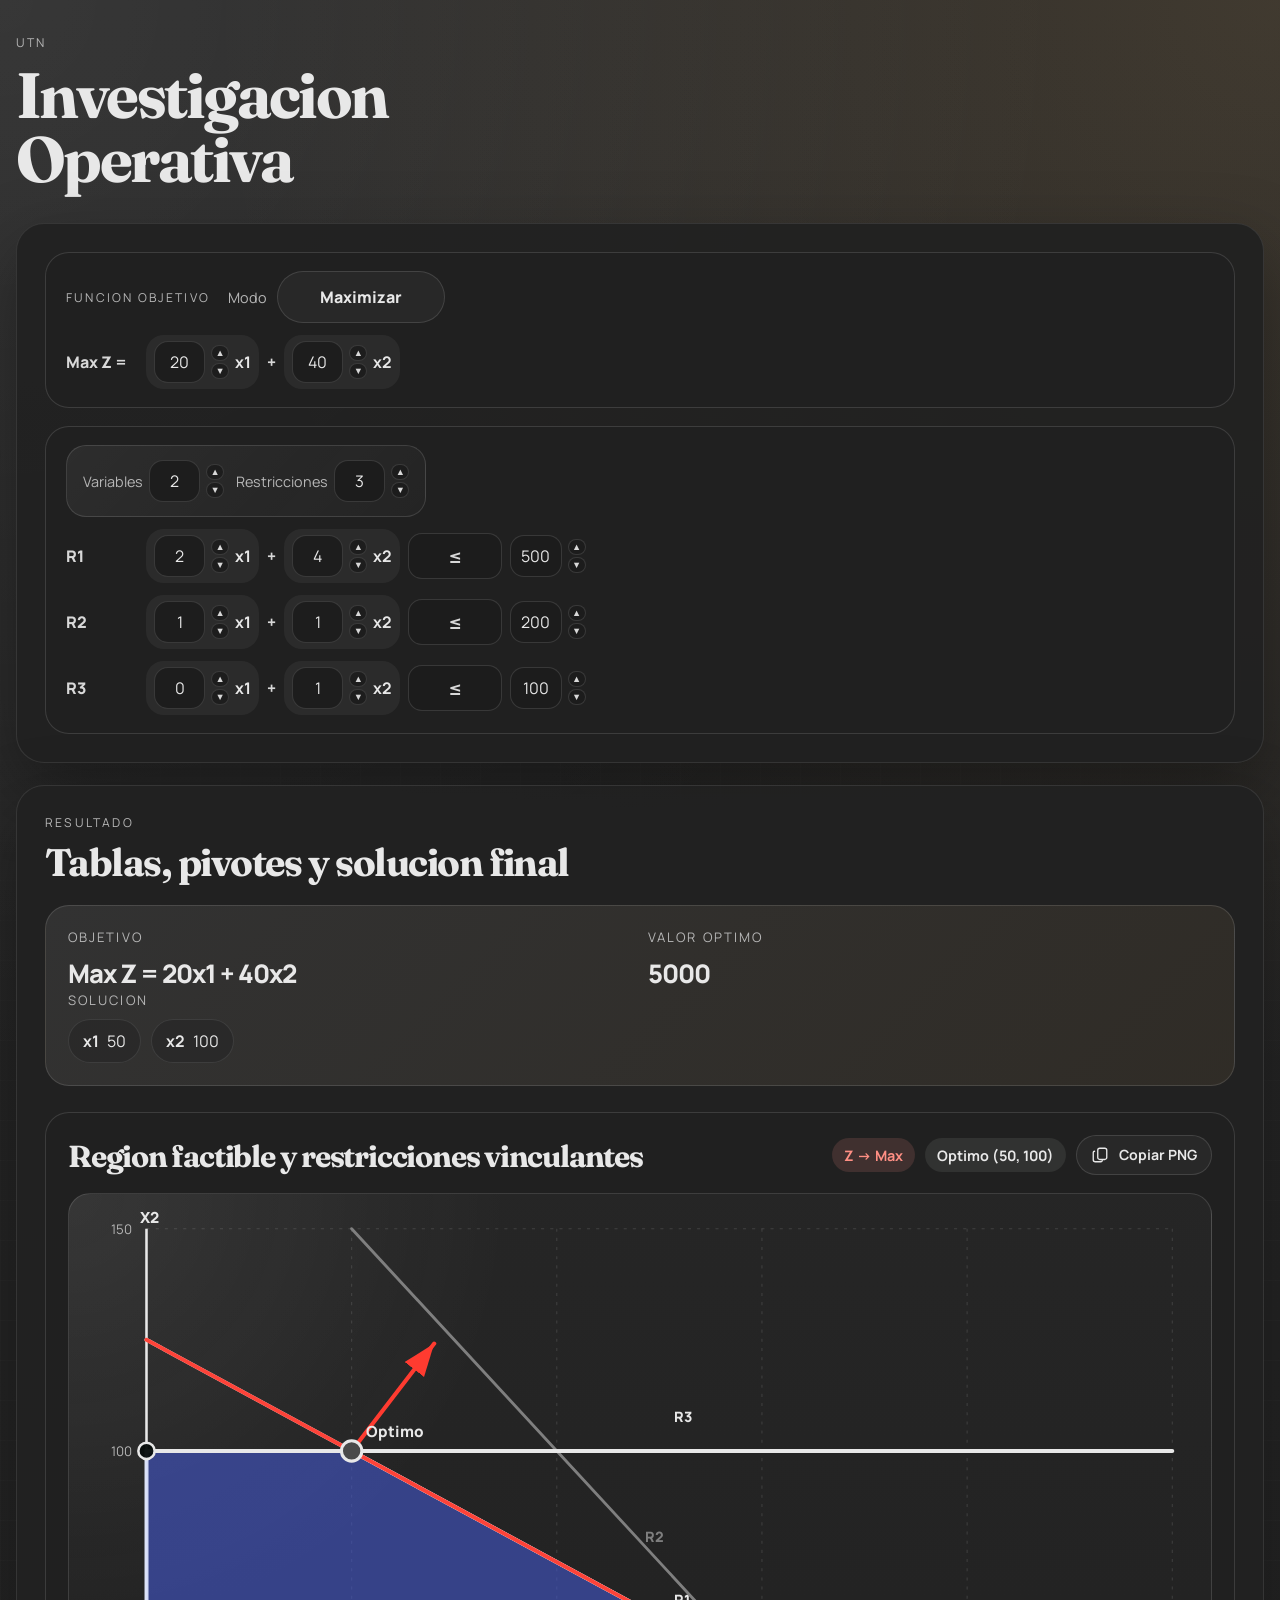
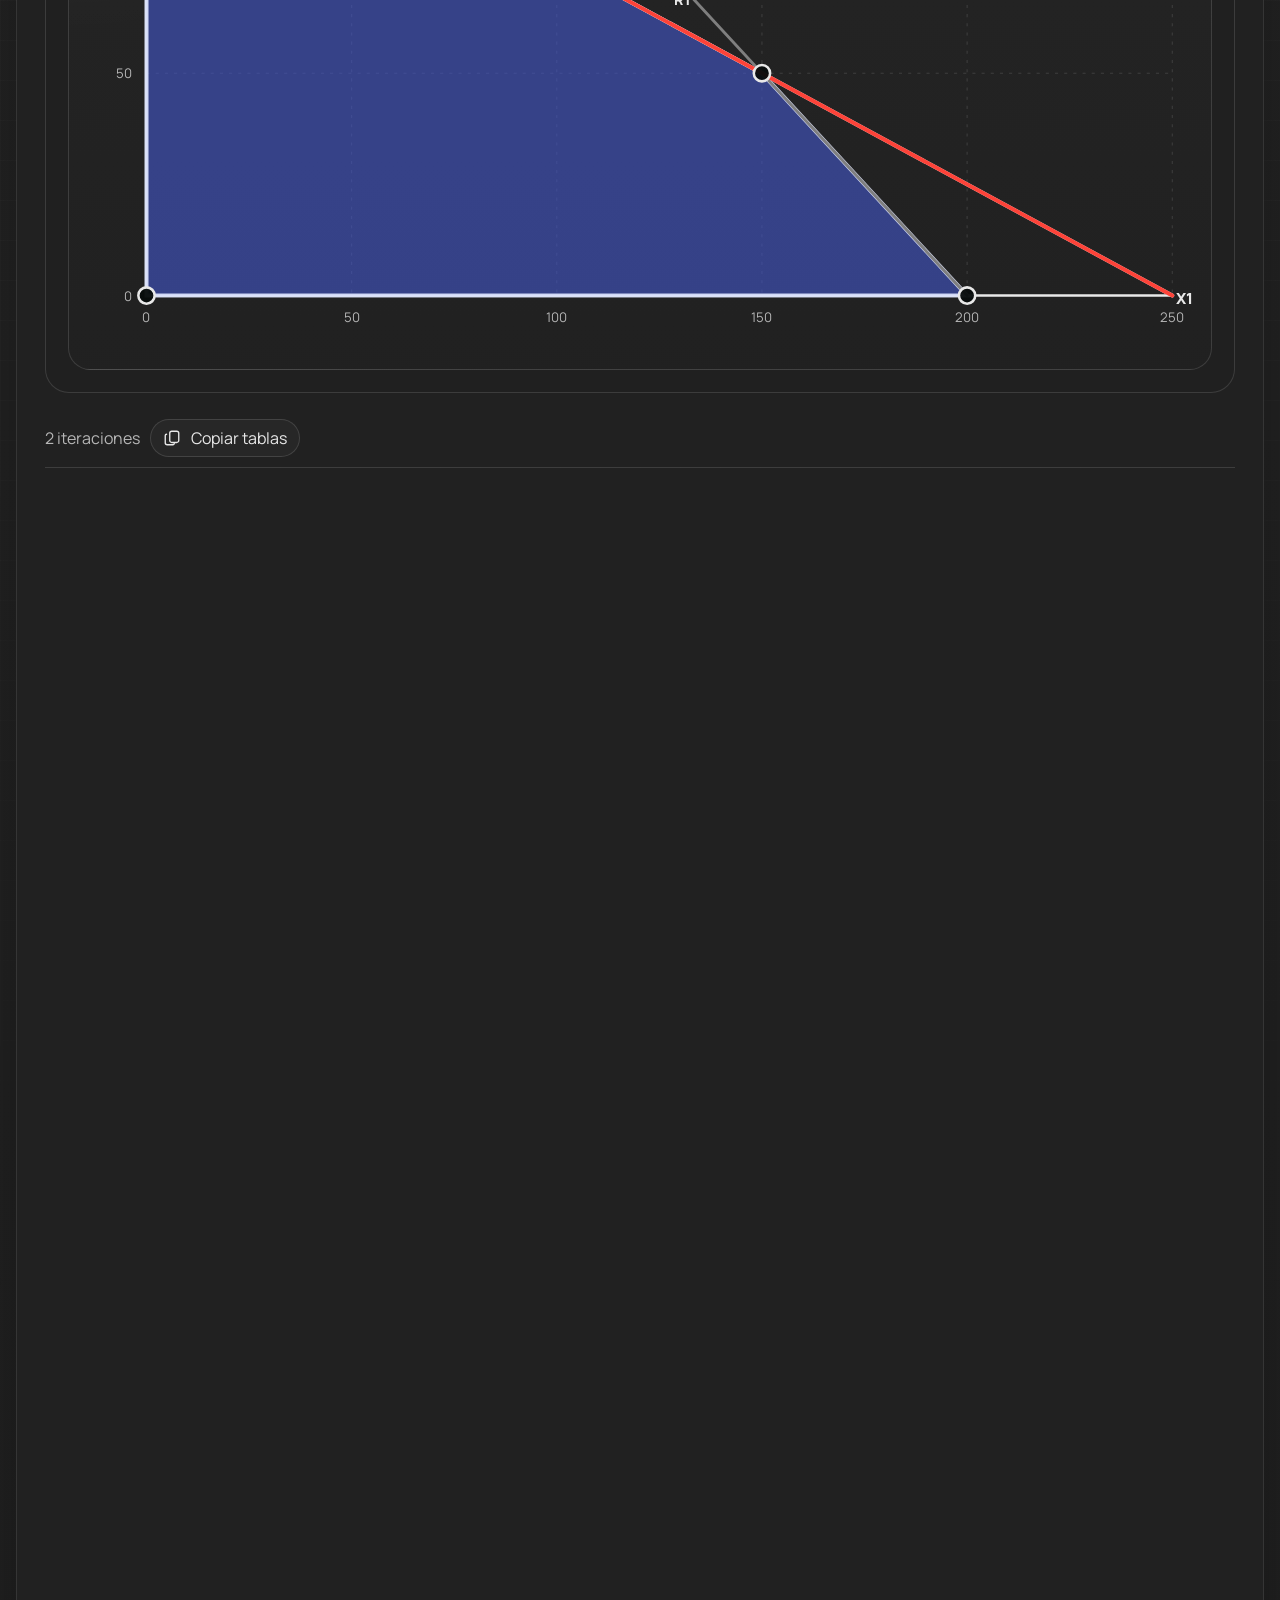
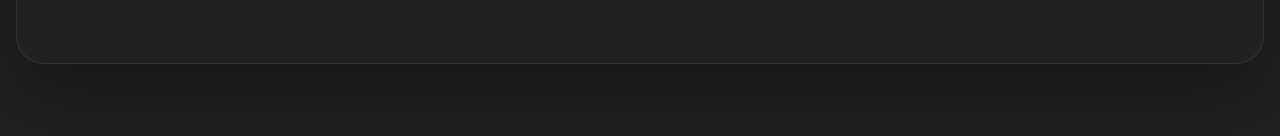
==== index.html @ d21c7fe1 "cambios visuales" ====
﻿<!DOCTYPE html>
<html lang="es">
<head>
  <meta charset="UTF-8">
  <meta name="viewport" content="width=device-width, initial-scale=1.0">
  <meta name="theme-color" content="#09110f">
  <title>Simplex</title>
  <script>
    if ("scrollRestoration" in history) {
      history.scrollRestoration = "manual";
    }
  </script>
  <link rel="preconnect" href="https://fonts.googleapis.com">
  <link rel="preconnect" href="https://fonts.gstatic.com" crossorigin>
  <link href="https://fonts.googleapis.com/css2?family=Fraunces:opsz,wght@9..144,600;9..144,700&family=Manrope:wght@400;500;600;700;800&display=swap" rel="stylesheet">
  <link rel="stylesheet" href="styles.css">
</head>
<body>
  <div class="app-shell">
    <main class="workspace">
      <section class="page-header reveal">
        <div class="section-heading">
          <p class="section-kicker">UTN</p>
          <h1>Investigacion Operativa</h1>
        </div>
      </section>

      <section class="composer reveal">
        <form id="simplex-form" class="model-form">
          <section class="equation-zone">
            <div class="zone-head compact-zone-head">
              <p class="zone-label">Funcion objetivo</p>
              <label class="field inline-field objective-mode-field">
                <span>Modo</span>
                <button id="objective-toggle" class="button secondary objective-toggle" type="button" aria-label="Cambiar entre maximizar y minimizar"></button>
              </label>
            </div>
            <div id="objective-expression" class="equation-grid"></div>
          </section>

          <section class="equation-zone">
            <div class="zone-head compact-zone-head">
              <div class="dimension-bar embedded-dimension-bar" role="group" aria-label="Dimensiones del modelo">
                <label class="field inline-count-field">
                  <span>Variables</span>
                  <input id="variable-count" class="compact-number-input dimension-input" type="number" min="1" max="10" step="1" value="2" aria-label="Cantidad de variables">
                  <span class="mini-stepper">
                    <button class="mini-stepper-button" type="button" data-delta="1" aria-label="Aumentar cantidad de variables" title="Aumentar cantidad de variables">&#9650;</button>
                    <button class="mini-stepper-button" type="button" data-delta="-1" aria-label="Reducir cantidad de variables" title="Reducir cantidad de variables">&#9660;</button>
                  </span>
                </label>
                <label class="field inline-count-field">
                  <span>Restricciones</span>
                  <input id="constraint-count" class="compact-number-input dimension-input" type="number" min="1" max="10" step="1" value="3" aria-label="Cantidad de restricciones">
                  <span class="mini-stepper">
                    <button class="mini-stepper-button" type="button" data-delta="1" aria-label="Aumentar cantidad de restricciones" title="Aumentar cantidad de restricciones">&#9650;</button>
                    <button class="mini-stepper-button" type="button" data-delta="-1" aria-label="Reducir cantidad de restricciones" title="Reducir cantidad de restricciones">&#9660;</button>
                  </span>
                </label>
              </div>
            </div>
            <div id="constraints-list" class="constraint-list"></div>
          </section>

        </form>
      </section>

      <section class="results reveal" id="results-section">
        <div class="section-heading results-heading">
          <p class="section-kicker">Resultado</p>
          <h2>Tablas, pivotes y solucion final</h2>
        </div>

        <div id="result-summary" class="result-summary empty-state">
          Ajusta el modelo para ver automaticamente las tablas, pivotes y la solucion.
        </div>

        <div id="graph-panel" class="graph-panel hidden"></div>

        <div id="iteration-groups" class="iteration-groups"></div>
      </section>
    </main>
  </div>

  <script src="script.js"></script>
</body>
</html>
---- styles.css ----
﻿:root {
  color-scheme: dark;
  --bg: #212121;
  --bg-strong: #2a2a2a;
  --panel: rgba(33, 33, 33, 0.84);
  --panel-strong: rgba(33, 33, 33, 0.94);
  --surface: rgba(42, 42, 42, 0.88);
  --surface-strong: rgba(33, 33, 33, 0.96);
  --surface-soft: rgba(33, 33, 33, 0.82);
  --input: rgba(28, 28, 28, 0.9);
  --text: #E8E8E8;
  --muted: #b6b6b6;
  --line: rgba(232, 232, 232, 0.14);
  --line-strong: rgba(232, 232, 232, 0.24);
  --panel-border: rgba(232, 232, 232, 0.1);
  --accent: #8f8f8f;
  --accent-strong: #d8d8d8;
  --accent-soft: rgba(180, 180, 180, 0.16);
  --warning: #e2b36b;
  --warning-soft: rgba(226, 179, 107, 0.16);
  --danger: #ff8f84;
  --danger-soft: rgba(255, 143, 132, 0.14);
  --shadow: 0 28px 72px rgba(0, 0, 0, 0.34);
  --graph-axis: #E8E8E8;
  --graph-label: #b6b6b6;
  --graph-vertex-fill: rgba(8, 13, 12, 0.96);
  --graph-vertex-active: #4a4a4a;
  --table-border: rgba(232, 232, 232, 0.22);
  --radius: 28px;
  --radius-small: 16px;
  --content-width: 1280px;
}

*,
*::before,
*::after {
  box-sizing: border-box;
}

html {
  scroll-behavior: smooth;
}

body {
  margin: 0;
  position: relative;
  min-height: 100vh;
  overflow-x: clip;
  font-family: "Manrope", sans-serif;
  color: var(--text);
  background:
    radial-gradient(circle at top left, rgba(255, 255, 255, 0.08), transparent 30%),
    radial-gradient(circle at top right, rgba(226, 179, 107, 0.14), transparent 30%),
    linear-gradient(180deg, #262626 0%, var(--bg) 100%);
}

body::before {
  content: "";
  position: absolute;
  inset: 0 0 auto;
  min-height: 100%;
  background-image:
    linear-gradient(rgba(232, 232, 232, 0.035) 1px, transparent 1px),
    linear-gradient(90deg, rgba(232, 232, 232, 0.035) 1px, transparent 1px);
  background-size: 40px 40px;
  mask-image: radial-gradient(circle at center, rgba(0, 0, 0, 0.92), transparent 82%);
  pointer-events: none;
  z-index: -1;
}

button,
input,
select {
  font: inherit;
}

code {
  font-family: "Manrope", sans-serif;
  font-weight: 700;
}

.app-shell {
  width: min(calc(100% - 32px), var(--content-width));
  margin: 0 auto;
  padding: 28px 0 72px;
}

.topbar {
  display: grid;
  grid-template-columns: minmax(0, 1.2fr) minmax(320px, 0.8fr);
  gap: 28px;
  align-items: end;
  padding: 24px 0 40px;
}

.brand-block {
  display: grid;
  gap: 10px;
}

.eyebrow,
.section-kicker,
.zone-label {
  margin: 0;
  font-size: 0.76rem;
  text-transform: uppercase;
  letter-spacing: 0.18em;
  color: var(--muted);
}

.brand-line {
  display: flex;
  align-items: center;
  gap: 14px;
}

.brand-mark {
  width: 18px;
  height: 18px;
  border-radius: 50%;
  background: linear-gradient(135deg, #9a9a9a 0%, #d2a247 100%);
  box-shadow: 0 0 0 6px rgba(255, 255, 255, 0.08);
}

.brand-name {
  font-family: "Fraunces", serif;
  font-size: clamp(2.3rem, 4vw, 4.5rem);
  line-height: 0.95;
  letter-spacing: -0.05em;
}

.topbar-copy {
  margin: 0;
  max-width: 42ch;
  font-size: 1rem;
  line-height: 1.7;
  color: var(--muted);
}

.workspace {
  display: grid;
  grid-template-columns: minmax(0, 1fr);
  gap: 22px;
}

.page-header {
  padding-top: 6px;
}

.composer,
.results {
  background: var(--panel-strong);
  border: 1px solid var(--panel-border);
  box-shadow: var(--shadow);
}

.composer,
.results {
  padding: 28px;
  border-radius: var(--radius);
}

.results {
  grid-column: 1 / -1;
  content-visibility: auto;
  contain-intrinsic-size: 1200px;
}

.graph-panel,
.phase-block,
.iteration-card {
  content-visibility: auto;
  contain-intrinsic-size: 640px;
}

.section-heading {
  max-width: 64ch;
}

.section-heading h1,
.section-heading h2 {
  margin: 12px 0 10px;
  font-family: "Fraunces", serif;
  font-weight: 700;
  letter-spacing: -0.04em;
  line-height: 1;
}

.section-heading h1 {
  font-size: clamp(2.2rem, 5vw, 4.4rem);
}

.section-heading h2 {
  font-size: clamp(1.8rem, 3vw, 3.2rem);
}

.section-copy {
  margin: 0;
  max-width: 54ch;
  color: var(--muted);
  line-height: 1.7;
}

.dimension-bar {
  display: flex;
  flex-wrap: nowrap;
  gap: 12px;
  align-items: end;
  margin: 0;
  padding: 14px 16px;
  border-radius: 24px;
  background: linear-gradient(135deg, rgba(255, 255, 255, 0.06), rgba(255, 255, 255, 0.02));
  border: 1px solid var(--line);
  overflow-x: auto;
}

.action-row {
  display: flex;
  flex-wrap: wrap;
  gap: 12px;
  align-items: end;
}

.zone-head {
  display: flex;
  flex-wrap: nowrap;
  gap: 12px 18px;
  align-items: center;
  overflow-x: auto;
}

.field {
  display: grid;
  gap: 8px;
  min-width: 120px;
}

.field span {
  font-size: 0.9rem;
  color: var(--muted);
  white-space: nowrap;
}

.compact-field input,
.selector-field select,
.objective-toggle {
  min-height: 48px;
}

.toggle-field {
  min-width: 170px;
}

.inline-field {
  display: inline-flex;
  align-items: center;
  gap: 10px;
  min-width: auto;
}

.inline-field span {
  white-space: nowrap;
}

input,
select {
  width: 100%;
  min-height: 52px;
  padding: 0 14px;
  border-radius: 14px;
  border: 1px solid var(--line);
  background: var(--input);
  color: var(--text);
  transition: border-color 180ms ease, box-shadow 180ms ease, transform 180ms ease;
}

input:focus,
select:focus {
  outline: none;
  border-color: rgba(180, 180, 180, 0.42);
  box-shadow: 0 0 0 4px rgba(200, 200, 200, 0.12);
}

.button {
  min-height: 52px;
  padding: 0 20px;
  border-radius: 999px;
  border: 1px solid transparent;
  cursor: pointer;
  transition: transform 180ms ease, box-shadow 180ms ease, background 180ms ease, border-color 180ms ease;
}

.button:hover {
  transform: translateY(-1px);
}

.button.primary {
  background: linear-gradient(135deg, var(--accent) 0%, var(--accent-strong) 100%);
  color: #f8fbfa;
  box-shadow: 0 14px 30px rgba(255, 255, 255, 0.12);
}

.button.secondary {
  background: var(--surface);
  border-color: var(--line);
  color: var(--text);
}

.button.ghost {
  background: transparent;
  border-color: var(--line);
  color: var(--text);
}

.objective-toggle {
  display: inline-flex;
  align-items: center;
  width: 100%;
  justify-content: center;
  font-weight: 800;
  border-color: rgba(180, 180, 180, 0.16);
  background: rgba(255, 255, 255, 0.05);
  color: var(--accent-strong);
}

.objective-mode-field {
  gap: 10px;
}

.objective-mode-field .objective-toggle {
  width: auto;
  min-width: 168px;
  padding: 0 18px;
}

.objective-toggle[data-mode="min"] {
  background: rgba(226, 179, 107, 0.16);
  border-color: rgba(226, 179, 107, 0.26);
  color: var(--warning);
}

.model-form {
  display: grid;
  gap: 18px;
}

.equation-zone {
  display: grid;
  gap: 12px;
  padding: 18px 20px;
  border-radius: 24px;
  background: var(--panel-strong);
  border: 1px solid var(--line);
}

.compact-zone-head {
  justify-content: flex-start;
}

.equation-grid,
.constraint-list {
  display: grid;
  gap: 12px;
  overflow-x: auto;
}

.equation-row,
.constraint-row {
  display: flex;
  flex-wrap: nowrap;
  gap: 8px;
  align-items: center;
  min-width: max-content;
}

.equation-prefix,
.constraint-tag,
.math-token {
  font-weight: 800;
  color: var(--accent-strong);
}

.equation-prefix,
.constraint-tag {
  min-width: 72px;
}

.term {
  display: inline-flex;
  align-items: center;
  gap: 6px;
  padding: 6px 8px 6px 8px;
  border-radius: 18px;
  background: rgba(255, 255, 255, 0.05);
}

.term input,
.rhs-input,
.dimension-input {
  width: calc(var(--digits, 2) * 0.72ch + 1.35rem);
  min-width: 3.2rem;
  max-width: 8.5rem;
  min-height: 42px;
  padding: 0 10px;
  text-align: center;
}

.relation-toggle {
  width: 94px;
  min-height: 46px;
  padding: 0 10px;
  border-radius: 14px;
  border: 1px solid var(--line);
  background: var(--input);
  color: var(--accent-strong);
  font-size: 1.2rem;
  font-weight: 800;
  box-shadow: none;
}

.relation-toggle:focus {
  outline: none;
  border-color: rgba(180, 180, 180, 0.42);
  box-shadow: 0 0 0 4px rgba(200, 200, 200, 0.12);
}

.term-label {
  font-weight: 700;
  white-space: nowrap;
}

.embedded-dimension-bar {
  display: inline-flex;
  width: auto;
  max-width: 100%;
  border-radius: 20px;
}

.embedded-dimension-bar .field {
  min-width: auto;
  gap: 6px;
}

.inline-count-field {
  display: inline-flex;
  align-items: center;
  gap: 8px;
  min-width: auto;
}

.compact-number-input {
  width: calc(var(--digits, 2) * 0.72ch + 1.35rem);
  min-width: 3.2rem;
  max-width: 8.5rem;
  appearance: textfield;
  -moz-appearance: textfield;
}

.compact-number-input::-webkit-outer-spin-button,
.compact-number-input::-webkit-inner-spin-button {
  margin: 0;
  -webkit-appearance: none;
}

.mini-stepper {
  display: grid;
  grid-template-rows: repeat(2, 16px);
  gap: 2px;
  flex: 0 0 auto;
}

.mini-stepper-button {
  display: grid;
  place-items: center;
  width: 18px;
  height: 16px;
  padding: 0;
  border: 1px solid var(--line);
  border-radius: 8px;
  background: var(--input);
  color: var(--accent-strong);
  font-size: 0.58rem;
  line-height: 1;
  cursor: pointer;
  transition: transform 180ms ease, border-color 180ms ease, background 180ms ease, box-shadow 180ms ease;
}

.mini-stepper-button:hover {
  transform: translateY(-1px);
  border-color: rgba(180, 180, 180, 0.24);
  background: rgba(255, 255, 255, 0.05);
}

.mini-stepper-button:focus {
  outline: none;
  border-color: rgba(180, 180, 180, 0.42);
  box-shadow: 0 0 0 3px rgba(200, 200, 200, 0.12);
}

.rhs-control {
  display: inline-flex;
  align-items: center;
  gap: 6px;
}

.result-summary {
  margin-top: 24px;
  padding: 22px;
  border-radius: 24px;
  background: linear-gradient(135deg, rgba(255, 255, 255, 0.08), rgba(226, 179, 107, 0.08));
  border: 1px solid var(--line);
}

.empty-state {
  color: var(--muted);
}

.summary-grid {
  display: grid;
  grid-template-columns: repeat(auto-fit, minmax(220px, 1fr));
  gap: 16px;
}

.summary-block {
  display: grid;
  gap: 10px;
}

.summary-label {
  margin: 0;
  font-size: 0.82rem;
  text-transform: uppercase;
  letter-spacing: 0.16em;
  color: var(--muted);
}

.summary-value {
  margin: 0;
  font-size: 1.6rem;
  font-weight: 800;
  letter-spacing: -0.04em;
}

.solution-list,
.message-list {
  display: flex;
  flex-wrap: wrap;
  gap: 10px;
}

.solution-pill,
.message-pill {
  display: inline-flex;
  align-items: center;
  gap: 8px;
  padding: 10px 14px;
  border-radius: 999px;
  background: var(--surface);
  border: 1px solid var(--panel-border);
}

.message-pill.warning {
  background: var(--warning-soft);
}

.message-pill.danger {
  background: var(--danger-soft);
}

.hidden {
  display: none !important;
}

.graph-panel {
  margin-top: 26px;
  padding: 22px;
  border-radius: 24px;
  background: var(--surface-soft);
  border: 1px solid var(--line);
}

.graph-header {
  display: flex;
  flex-wrap: wrap;
  align-items: end;
  justify-content: space-between;
  gap: 16px;
  margin-bottom: 18px;
}

.graph-header h3 {
  margin: 0;
  font-family: "Fraunces", serif;
  font-size: 1.9rem;
  letter-spacing: -0.04em;
}

.graph-header p {
  margin: 6px 0 0;
  color: var(--muted);
  line-height: 1.6;
}

.graph-layout {
  display: grid;
  grid-template-columns: minmax(0, 1fr);
  gap: 20px;
  align-items: start;
}

.graph-frame {
  position: relative;
  border-radius: 22px;
  overflow: hidden;
  border: 1px solid var(--line);
  background:
    radial-gradient(circle at top left, rgba(255, 255, 255, 0.08), transparent 32%),
    linear-gradient(180deg, rgba(38, 38, 38, 0.96), rgba(33, 33, 33, 0.96));
}

.graph-svg {
  display: block;
  width: 100%;
  height: auto;
}

.graph-side {
  display: grid;
  grid-template-columns: repeat(2, minmax(0, 1fr));
  gap: 16px;
}

.graph-card {
  display: grid;
  gap: 10px;
  padding: 16px;
  border-radius: 18px;
  background: var(--surface);
  border: 1px solid var(--line);
}

.graph-card h4 {
  margin: 0;
  font-size: 1rem;
}

.graph-card p {
  margin: 0;
  color: var(--muted);
  line-height: 1.6;
}

.binding-list,
.constraint-legend {
  display: grid;
  gap: 10px;
}

.binding-item,
.legend-item {
  display: flex;
  flex-wrap: wrap;
  gap: 8px;
  align-items: center;
}

.binding-badge,
.legend-swatch,
.graph-chip {
  display: inline-flex;
  align-items: center;
  gap: 8px;
  min-height: 34px;
  padding: 0 12px;
  border-radius: 999px;
  background: rgba(255, 255, 255, 0.08);
  color: var(--accent-strong);
  font-size: 0.9rem;
  font-weight: 700;
}

.binding-badge {
  background: rgba(237, 246, 241, 0.08);
  color: var(--text);
}

.graph-chip {
  background: rgba(255, 143, 132, 0.14);
  color: var(--danger);
}

.legend-swatch::before {
  content: "";
  width: 14px;
  height: 3px;
  border-radius: 999px;
  background: currentColor;
}

.legend-swatch.binding::before {
  height: 4px;
}

.graph-caption {
  display: flex;
  flex-wrap: wrap;
  gap: 10px;
}

.graph-header-actions {
  display: flex;
  flex-wrap: wrap;
  justify-content: flex-end;
  gap: 10px;
  align-items: center;
}

.graph-copy-button {
  display: inline-flex;
  align-items: center;
  justify-content: center;
  min-height: 40px;
  padding: 0 14px;
  gap: 10px;
  border-color: var(--line);
  background: var(--surface);
}

.graph-copy-button[data-state="success"] {
  background: rgba(255, 255, 255, 0.08);
  border-color: rgba(180, 180, 180, 0.22);
  color: var(--accent-strong);
}

.graph-copy-button[data-state="download"] {
  background: rgba(226, 179, 107, 0.14);
  border-color: rgba(226, 179, 107, 0.22);
  color: var(--warning);
}

.graph-copy-button[data-state="error"] {
  background: rgba(142, 47, 36, 0.1);
  border-color: rgba(142, 47, 36, 0.18);
  color: var(--danger);
}

.tables-copy-button {
  display: inline-flex;
  align-items: center;
  justify-content: center;
  min-height: 38px;
  padding: 0 12px;
  gap: 10px;
  border-color: var(--line);
  background: var(--surface);
}

.tables-copy-button[data-state="success"] {
  background: rgba(255, 255, 255, 0.08);
  border-color: rgba(180, 180, 180, 0.22);
  color: var(--accent-strong);
}

.tables-copy-button[data-state="download"] {
  background: rgba(226, 179, 107, 0.14);
  border-color: rgba(226, 179, 107, 0.22);
  color: var(--warning);
}

.tables-copy-button[data-state="error"] {
  background: rgba(142, 47, 36, 0.1);
  border-color: rgba(142, 47, 36, 0.18);
  color: var(--danger);
}

.graph-copy-icon {
  display: inline-flex;
  align-items: center;
  justify-content: center;
  width: 18px;
  height: 18px;
}

.graph-copy-icon svg {
  display: block;
  width: 18px;
  height: 18px;
  stroke: currentColor;
  stroke-width: 1.8;
  fill: none;
  stroke-linecap: round;
  stroke-linejoin: round;
}

.graph-copy-label {
  display: block;
  line-height: 1;
  font-size: 0.88rem;
  font-weight: 700;
}

.graph-empty {
  color: var(--muted);
}

.graph-vertex {
  cursor: pointer;
  outline: none;
}

.graph-vertex-ring {
  fill: var(--graph-vertex-fill);
  stroke: var(--graph-axis);
  stroke-width: 2.5;
}

.graph-vertex:hover .graph-vertex-ring,
.graph-vertex:focus .graph-vertex-ring,
.graph-vertex:focus-visible .graph-vertex-ring {
  fill: var(--graph-vertex-active);
  stroke: var(--accent-strong);
  filter: drop-shadow(0 0 10px rgba(255, 255, 255, 0.12));
}

.graph-vertex-optimum .graph-vertex-ring {
  fill: var(--graph-vertex-active);
  stroke-width: 3;
}

.graph-tooltip {
  --tooltip-left: 20px;
  --tooltip-top: 20px;
  position: absolute;
  top: 0;
  left: 0;
  width: min(214px, calc(100% - 24px));
  padding: 10px;
  border-radius: 14px;
  border: 1px solid var(--line);
  background:
    linear-gradient(180deg, rgba(21, 31, 28, 0.96), rgba(12, 19, 17, 0.94));
  box-shadow:
    0 12px 28px rgba(0, 0, 0, 0.28),
    inset 0 1px 0 rgba(255, 255, 255, 0.06);
  backdrop-filter: blur(16px);
  pointer-events: none;
  opacity: 0;
  transform: translate3d(var(--tooltip-left), var(--tooltip-top), 0) scale(0.96);
  transform-origin: top left;
  transition: opacity 170ms ease, transform 170ms ease;
  z-index: 3;
}

.graph-tooltip::after {
  content: "";
  position: absolute;
  inset: auto auto -7px 18px;
  width: 14px;
  height: 14px;
  background: rgba(16, 24, 22, 0.94);
  border-right: 1px solid var(--line);
  border-bottom: 1px solid var(--line);
  transform: rotate(45deg);
}

.graph-tooltip[data-placement="bottom"]::after {
  inset: -7px auto auto 18px;
  border-right: none;
  border-bottom: none;
  border-top: 1px solid var(--line);
  border-left: 1px solid var(--line);
}

.graph-tooltip.is-visible {
  opacity: 1;
  transform: translate3d(var(--tooltip-left), var(--tooltip-top), 0) scale(1);
}

.graph-tooltip-head {
  display: none;
  margin-bottom: 8px;
}

.graph-tooltip.has-kicker .graph-tooltip-head {
  display: flex;
}

.graph-tooltip-kicker {
  display: inline-flex;
  align-items: center;
  width: fit-content;
  min-height: 22px;
  padding: 0 8px;
  border-radius: 999px;
  background: rgba(255, 255, 255, 0.08);
  color: var(--accent-strong);
  font-size: 0.68rem;
  font-weight: 800;
  letter-spacing: 0.06em;
  text-transform: uppercase;
}

.graph-tooltip[data-type="optimum"] .graph-tooltip-kicker {
  background: rgba(255, 255, 255, 0.12);
  color: var(--accent-strong);
}

.graph-tooltip-grid {
  display: grid;
  grid-template-columns: repeat(3, minmax(0, 1fr));
  gap: 6px;
}

.graph-tooltip-stat {
  display: grid;
  gap: 2px;
  padding: 7px 8px;
  border-radius: 10px;
  background: rgba(255, 255, 255, 0.04);
  border: 1px solid var(--line);
}

.graph-tooltip-stat span {
  font-size: 0.62rem;
  text-transform: uppercase;
  letter-spacing: 0.06em;
  color: var(--muted);
}

.graph-tooltip-stat strong {
  font-size: 0.92rem;
  letter-spacing: -0.03em;
}

.graph-tooltip-objective {
  background: linear-gradient(135deg, rgba(255, 255, 255, 0.1), rgba(255, 255, 255, 0.06));
}

.graph-tooltip[data-type="optimum"] .graph-tooltip-objective {
  background: linear-gradient(135deg, rgba(255, 255, 255, 0.14), rgba(255, 255, 255, 0.06));
}

.iteration-groups {
  display: grid;
  gap: 24px;
  margin-top: 26px;
}

.phase-block {
  display: grid;
  gap: 14px;
}

.phase-heading {
  display: flex;
  flex-wrap: wrap;
  align-items: end;
  justify-content: space-between;
  gap: 12px;
  padding-bottom: 10px;
  border-bottom: 1px solid var(--line);
}

.phase-heading h3 {
  margin: 0;
  font-family: "Fraunces", serif;
  font-size: 1.8rem;
  letter-spacing: -0.04em;
}

.phase-heading p {
  margin: 0;
  color: var(--muted);
}

.phase-heading-actions {
  display: flex;
  flex-wrap: wrap;
  justify-content: flex-end;
  align-items: center;
  gap: 10px;
}

.iteration-card {
  display: grid;
  gap: 12px;
  padding: 18px 0 0;
}

.iteration-head {
  display: flex;
  flex-wrap: wrap;
  gap: 12px;
  justify-content: space-between;
}

.iteration-title {
  margin: 0;
  font-size: 1.15rem;
}

.iteration-meta {
  margin: 0;
  color: var(--muted);
}

.table-wrap {
  overflow-x: hidden;
  overflow-y: hidden;
  border-radius: 22px;
  border: 1px solid var(--line);
  background: var(--surface-soft);
}

.classroom-wrap {
  border: none;
  border-radius: 0;
  background: transparent;
  padding: 0;
}

.classroom-tableau {
  width: 100%;
  min-width: 0;
  margin: 0 auto;
  border-collapse: collapse;
  table-layout: fixed;
  font-family: "Manrope", sans-serif;
  color: var(--text);
}

.classroom-tableau th,
.classroom-tableau td {
  min-width: 0;
  padding: 12px 8px;
  border: 1.5px solid var(--table-border);
  background: var(--surface-strong);
  text-align: center;
  font-size: clamp(1.1rem, 1.5vw, 1.35rem);
  font-weight: 600;
}

.classroom-tableau sub {
  font-size: 0.72em;
}

.classroom-tableau .top-blank,
.classroom-tableau .top-gap {
  min-width: 0;
  padding: 0;
  border: none;
  background: transparent;
}

.classroom-tableau .top-gap {
  width: auto;
}

.classroom-tableau .iteration-spot {
  min-width: 0;
  padding: 0 8px 10px 2px;
  text-align: left;
  vertical-align: bottom;
}

.table-iteration-label {
  display: grid;
  gap: 4px;
}

.table-iteration-title,
.table-iteration-note {
  margin: 0;
}

.table-iteration-title {
  font-size: 1rem;
  font-weight: 800;
  color: var(--text);
}

.table-iteration-note {
  font-size: 0.92rem;
  font-weight: 600;
  color: var(--muted);
}

.classroom-tableau .cj-row th,
.classroom-tableau .column-row th,
.classroom-tableau .ck-cell,
.classroom-tableau .basis-variable,
.classroom-tableau .z-label {
  font-weight: 800;
}

.classroom-tableau .cj-label,
.classroom-tableau .rhs-cell,
.classroom-tableau .z-label {
  min-width: 0;
}

.classroom-tableau .basis-variable {
  min-width: 0;
}

.classroom-tableau .z-label {
  white-space: nowrap;
  line-height: 1.25;
  font-size: 0.78rem;
}

.classroom-tableau .ratio-cell {
  min-width: 0;
}

.classroom-tableau .infinity-symbol {
  display: inline-block;
  font-family: "Fraunces", serif;
  font-size: 1.2em;
  font-weight: 700;
  line-height: 1;
  letter-spacing: 0.02em;
  transform: translateY(-0.02em);
}

.classroom-tableau .calc-trigger {
  cursor: help;
  transition: box-shadow 180ms ease, color 180ms ease;
}

.classroom-tableau .calc-trigger:hover,
.classroom-tableau .calc-trigger:focus-visible {
  outline: none;
  color: var(--danger);
  box-shadow: inset 0 0 0 2px rgba(142, 47, 36, 0.22);
}

.classroom-tableau .guide-arrow {
  display: inline-flex;
  align-items: center;
  justify-content: center;
  color: var(--danger);
  font-size: 1.9rem;
  font-weight: 800;
  line-height: 1;
  pointer-events: none;
  text-shadow: 0 8px 18px rgba(255, 143, 132, 0.22);
}

.classroom-tableau .guide-arrow-row {
  transform: rotate(90deg);
}

.classroom-tableau .guide-gutter {
  min-width: 22px;
  padding: 0 0 0 4px;
  border: none;
  background: transparent;
}

.classroom-tableau .row-guide-cell {
  text-align: left;
  vertical-align: middle;
  min-width: 22px;
  padding-left: 6px;
}

.classroom-tableau .column-guide-cell {
  text-align: center;
  padding-top: 4px;
}

.classroom-tableau .row-guide-shell,
.classroom-tableau .bottom-guide-shell {
  display: flex;
  align-items: center;
  gap: 12px;
}

.classroom-tableau .row-guide-shell {
  justify-content: flex-start;
  min-height: 22px;
}

.classroom-tableau .bottom-guide-shell {
  justify-content: flex-start;
  min-height: 22px;
  padding: 0 4px 0 0;
}

.classroom-tableau .guide-calc {
  color: var(--muted);
  font-size: 0.84rem;
  font-weight: 700;
  line-height: 1.3;
  white-space: normal;
  overflow-wrap: anywhere;
  opacity: 0;
  transition: opacity 120ms ease;
}

.classroom-tableau .guide-calc.is-active {
  opacity: 1;
}

.classroom-tableau .bottom-guide-display {
  min-width: 0;
  padding-right: 12px;
}

.classroom-tableau .guide-row .guide-gutter {
  padding-top: 4px;
  padding-bottom: 0;
}

.classroom-tableau .objective-row .guide-gutter,
.classroom-tableau .pivot-row .guide-gutter,
.classroom-tableau .guide-row .guide-gutter {
  background: transparent;
}

.classroom-tableau .section-divider-right {
  border-right-width: 2.5px;
}

.classroom-tableau .section-divider-left {
  border-left-width: 2.5px;
}

.classroom-tableau .objective-row td {
  background: rgba(33, 33, 33, 0.98);
  font-weight: 800;
}

.classroom-tableau .pivot-row td {
  background: rgba(255, 255, 255, 0.08);
}

.classroom-tableau .pivot-column {
  background: rgba(255, 255, 255, 0.08);
}

.classroom-tableau .pivot-cell {
  background: rgba(226, 179, 107, 0.24) !important;
  font-weight: 800;
}

.classroom-tableau .trace-row-focus td:not(.guide-gutter) {
  box-shadow: inset 0 0 0 999px rgba(255, 255, 255, 0.015);
}

.classroom-tableau .trace-cell-primary {
  background: rgba(255, 64, 64, 0.56) !important;
  box-shadow: inset 0 0 0 2px rgba(255, 122, 122, 0.92);
}

.classroom-tableau .trace-cell-secondary {
  background: rgba(50, 222, 108, 0.52) !important;
  box-shadow: inset 0 0 0 2px rgba(118, 255, 166, 0.9);
}

.classroom-tableau .trace-cell-factor {
  background: rgba(70, 186, 255, 0.54) !important;
  box-shadow: inset 0 0 0 2px rgba(138, 216, 255, 0.92);
}

.classroom-tableau .trace-cell-pivot {
  background: rgba(255, 196, 0, 0.62) !important;
  box-shadow: inset 0 0 0 2px rgba(255, 222, 92, 0.96);
}

.classroom-tableau .trace-cell-current {
  background: rgba(255, 64, 64, 0.64) !important;
  box-shadow: inset 0 0 0 2px rgba(255, 140, 140, 0.98);
}

.classroom-tableau .calc-token {
  font-weight: 800;
}

.classroom-tableau .calc-token-primary {
  color: #ff5c5c;
}

.classroom-tableau .calc-token-secondary {
  color: #54f28a;
}

.classroom-tableau .calc-token-factor {
  color: #5ec9ff;
}

.classroom-tableau .calc-token-pivot {
  color: #ffd11a;
}

.classroom-tableau .calc-token-result {
  color: #f4f7f6;
}

@media (max-width: 720px) {
  .table-wrap {
    overflow-x: auto;
  }

  .classroom-tableau {
    width: max-content;
    min-width: 680px;
    table-layout: auto;
  }

  .classroom-tableau th,
  .classroom-tableau td {
    min-width: 60px;
    padding: 12px 14px;
    font-size: 1.1rem;
  }

  .classroom-tableau .cj-label,
  .classroom-tableau .rhs-cell,
  .classroom-tableau .z-label,
  .classroom-tableau .ratio-cell {
    min-width: 92px;
  }

  .classroom-tableau .iteration-spot {
    min-width: 152px;
    padding-right: 8px;
  }

  .table-iteration-title {
    font-size: 0.94rem;
  }

  .table-iteration-note {
    font-size: 0.84rem;
  }

  .classroom-tableau .guide-arrow {
    font-size: 1.55rem;
  }

  .classroom-tableau .guide-gutter {
    min-width: 26px;
    padding-left: 6px;
  }

  .classroom-tableau .row-guide-cell {
    min-width: 188px;
  }

  .classroom-tableau .guide-calc {
    font-size: 0.82rem;
  }
}

.reveal {
  opacity: 0;
  transform: translateY(22px);
  animation: reveal-up 720ms cubic-bezier(0.2, 0.8, 0.2, 1) forwards;
}

.reveal:nth-child(2) {
  animation-delay: 80ms;
}

.reveal:nth-child(3) {
  animation-delay: 140ms;
}

.reveal:nth-child(4) {
  animation-delay: 200ms;
}

@keyframes reveal-up {
  to {
    opacity: 1;
    transform: translateY(0);
  }
}

@media (max-width: 1080px) {
  .results {
    order: 2;
  }
}

@media (max-width: 780px) {
  .app-shell {
    width: min(calc(100% - 20px), var(--content-width));
    padding-top: 18px;
  }

  .topbar,
  .phase-heading {
    grid-template-columns: 1fr;
    display: grid;
  }

  .composer,
  .results {
    padding: 22px;
  }

  .graph-panel {
    padding: 18px;
  }

  .graph-side {
    grid-template-columns: 1fr;
  }

  .graph-copy-button {
    min-width: 44px;
    padding: 0 12px;
  }

  .graph-copy-label {
    display: none;
  }

  .objective-mode-field {
    width: auto;
    display: inline-flex;
    gap: 10px;
  }

  .objective-mode-field .objective-toggle {
    width: auto;
  }

  .embedded-dimension-bar {
    width: max-content;
  }

  .equation-row,
  .constraint-row {
    align-items: center;
  }

  .term,
  .relation-toggle,
  .rhs-control {
    width: auto;
  }
}

@media (prefers-reduced-motion: reduce) {
  html {
    scroll-behavior: auto;
  }

  *,
  *::before,
  *::after {
    animation: none !important;
    transition: none !important;
  }
}
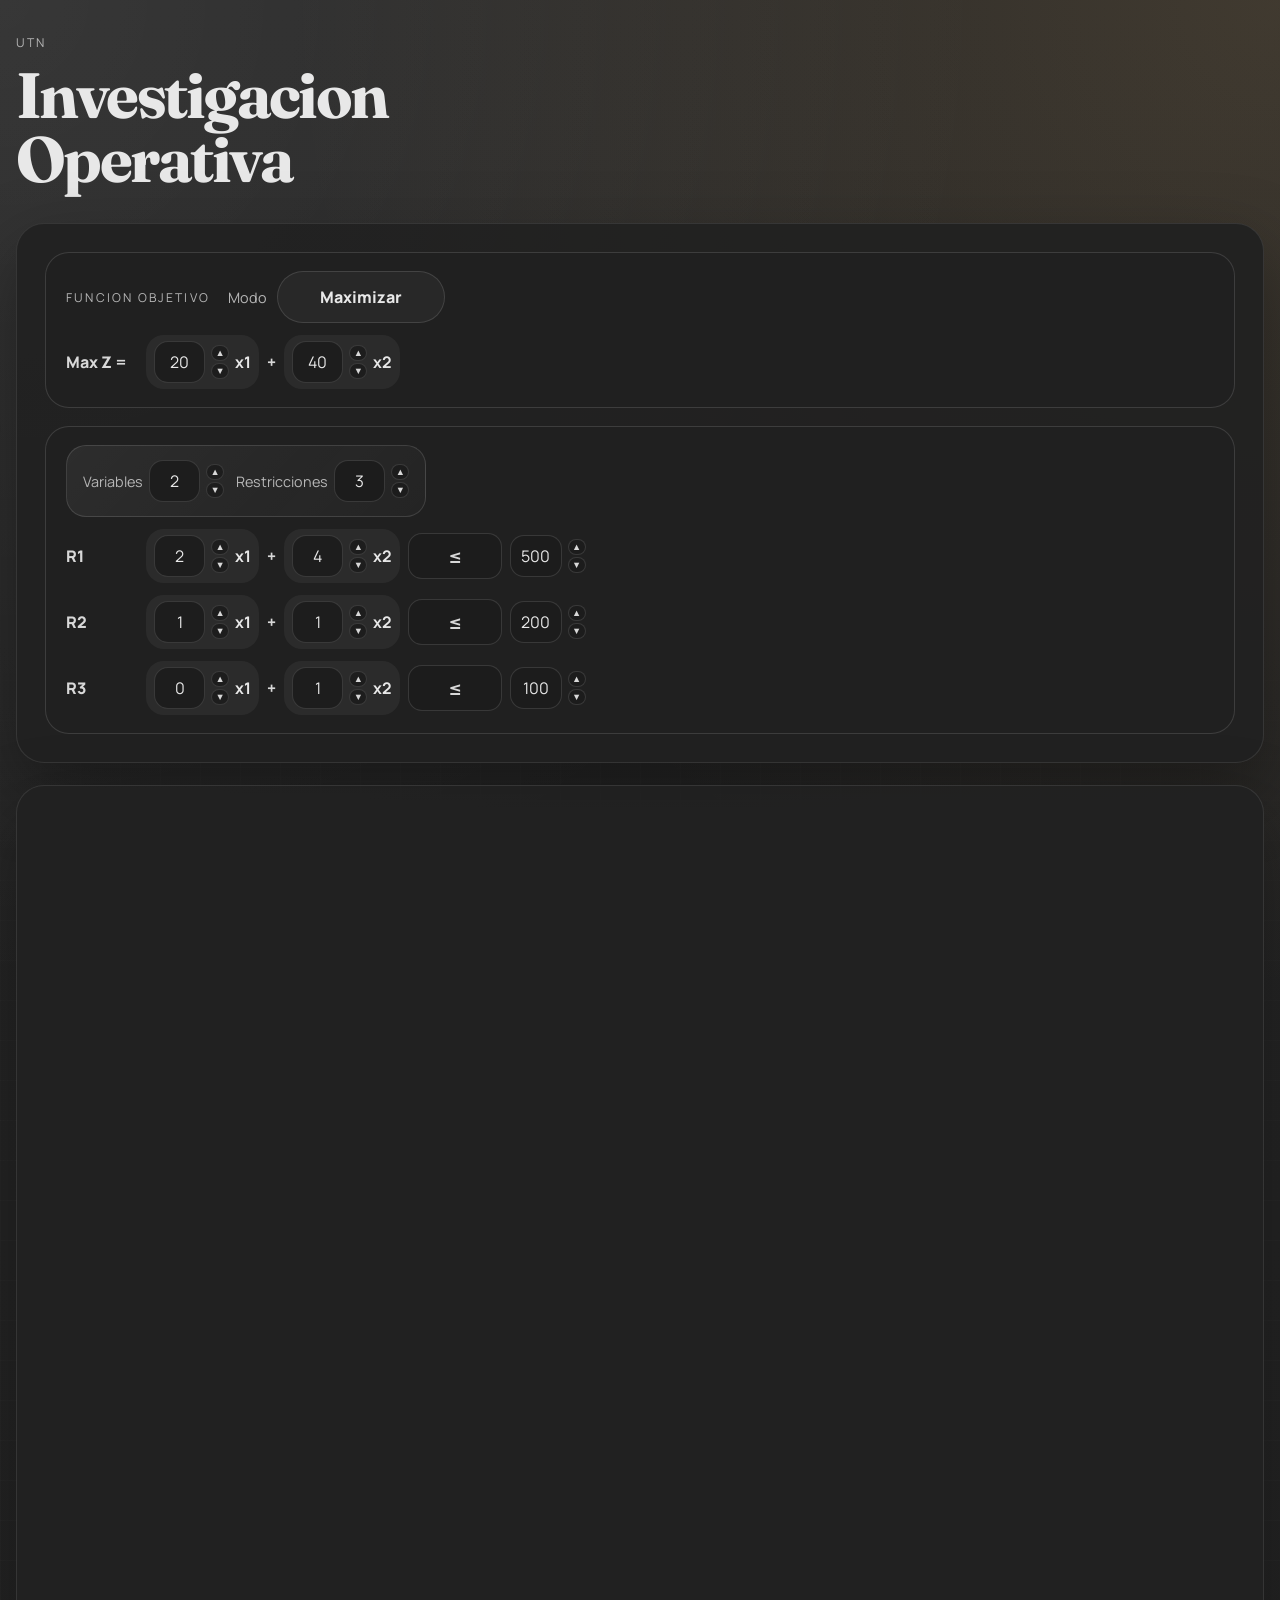
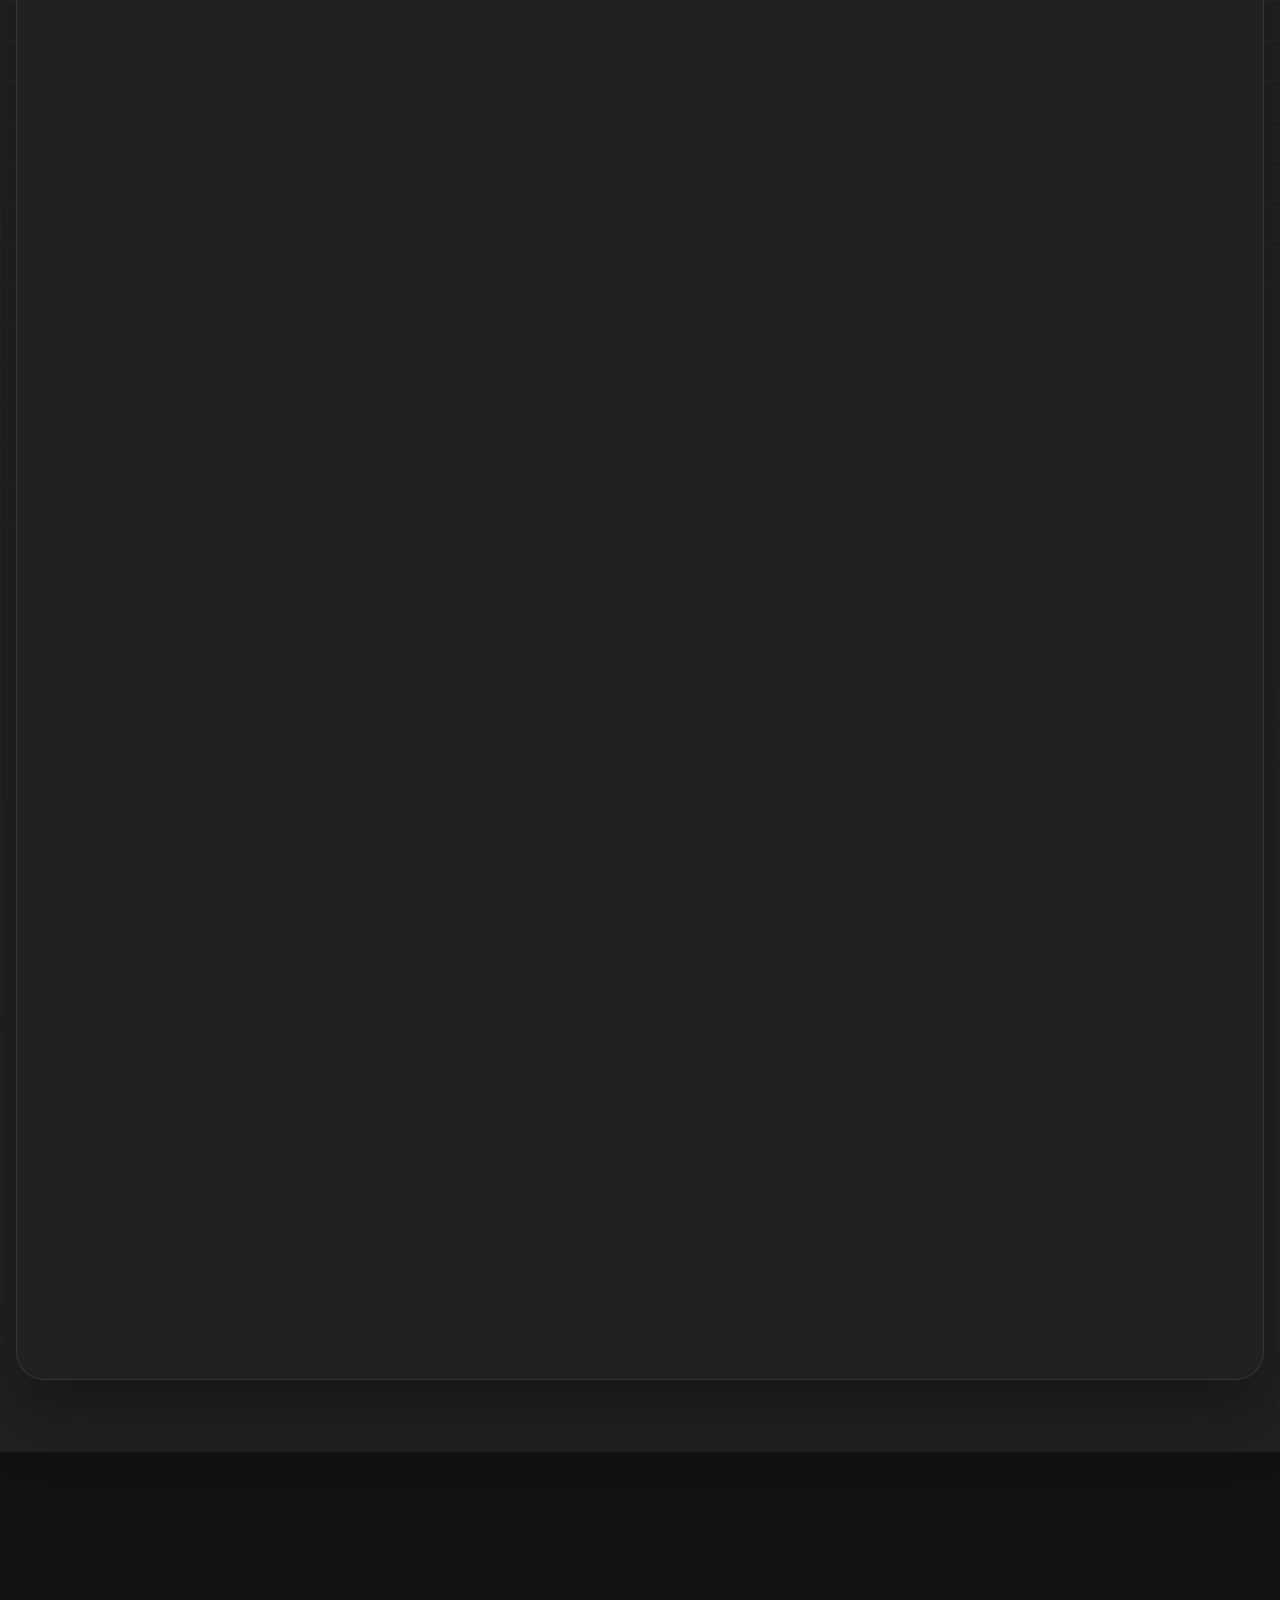
==== commit 9128c1b2: "retoques finales" ====
--- a/index.html
+++ b/index.html
@@ -4,7 +4,7 @@
   <meta charset="UTF-8">
   <meta name="viewport" content="width=device-width, initial-scale=1.0">
   <meta name="theme-color" content="#09110f">
-  <title>Simplex</title>
+  <title>Investigación Operativa</title>
   <script>
     if ("scrollRestoration" in history) {
       history.scrollRestoration = "manual";
@@ -68,7 +68,7 @@
       <section class="results reveal" id="results-section">
         <div class="section-heading results-heading">
           <p class="section-kicker">Resultado</p>
-          <h2>Tablas, pivotes y solucion final</h2>
+          <h2>Gráficos e Iteraciones</h2>
         </div>
 
         <div id="result-summary" class="result-summary empty-state">
--- a/styles.css
+++ b/styles.css
@@ -294,6 +294,22 @@
   transform: translateY(-1px);
 }
 
+.composer .button,
+.composer .relation-toggle,
+.composer .mini-stepper-button {
+  animation: none !important;
+  transition: none !important;
+}
+
+.composer .button:hover,
+.composer .button:focus-visible,
+.composer .relation-toggle:hover,
+.composer .relation-toggle:focus-visible,
+.composer .mini-stepper-button:hover,
+.composer .mini-stepper-button:focus-visible {
+  transform: none !important;
+}
+
 .button.primary {
   background: linear-gradient(135deg, var(--accent) 0%, var(--accent-strong) 100%);
   color: #f8fbfa;
@@ -753,6 +769,14 @@
   gap: 10px;
   border-color: var(--line);
   background: var(--surface);
+  animation: none !important;
+  transition: none !important;
+  transform: none !important;
+}
+
+.tables-copy-button:hover,
+.tables-copy-button:focus-visible {
+  transform: none !important;
 }
 
 .tables-copy-button[data-state="success"] {
@@ -838,7 +862,7 @@
   border-radius: 14px;
   border: 1px solid var(--line);
   background:
-    linear-gradient(180deg, rgba(21, 31, 28, 0.96), rgba(12, 19, 17, 0.94));
+    linear-gradient(180deg, rgba(15, 23, 42, 0.96), rgba(9, 14, 28, 0.94));
   box-shadow:
     0 12px 28px rgba(0, 0, 0, 0.28),
     inset 0 1px 0 rgba(255, 255, 255, 0.06);
@@ -851,26 +875,6 @@
   z-index: 3;
 }
 
-.graph-tooltip::after {
-  content: "";
-  position: absolute;
-  inset: auto auto -7px 18px;
-  width: 14px;
-  height: 14px;
-  background: rgba(16, 24, 22, 0.94);
-  border-right: 1px solid var(--line);
-  border-bottom: 1px solid var(--line);
-  transform: rotate(45deg);
-}
-
-.graph-tooltip[data-placement="bottom"]::after {
-  inset: -7px auto auto 18px;
-  border-right: none;
-  border-bottom: none;
-  border-top: 1px solid var(--line);
-  border-left: 1px solid var(--line);
-}
-
 .graph-tooltip.is-visible {
   opacity: 1;
   transform: translate3d(var(--tooltip-left), var(--tooltip-top), 0) scale(1);
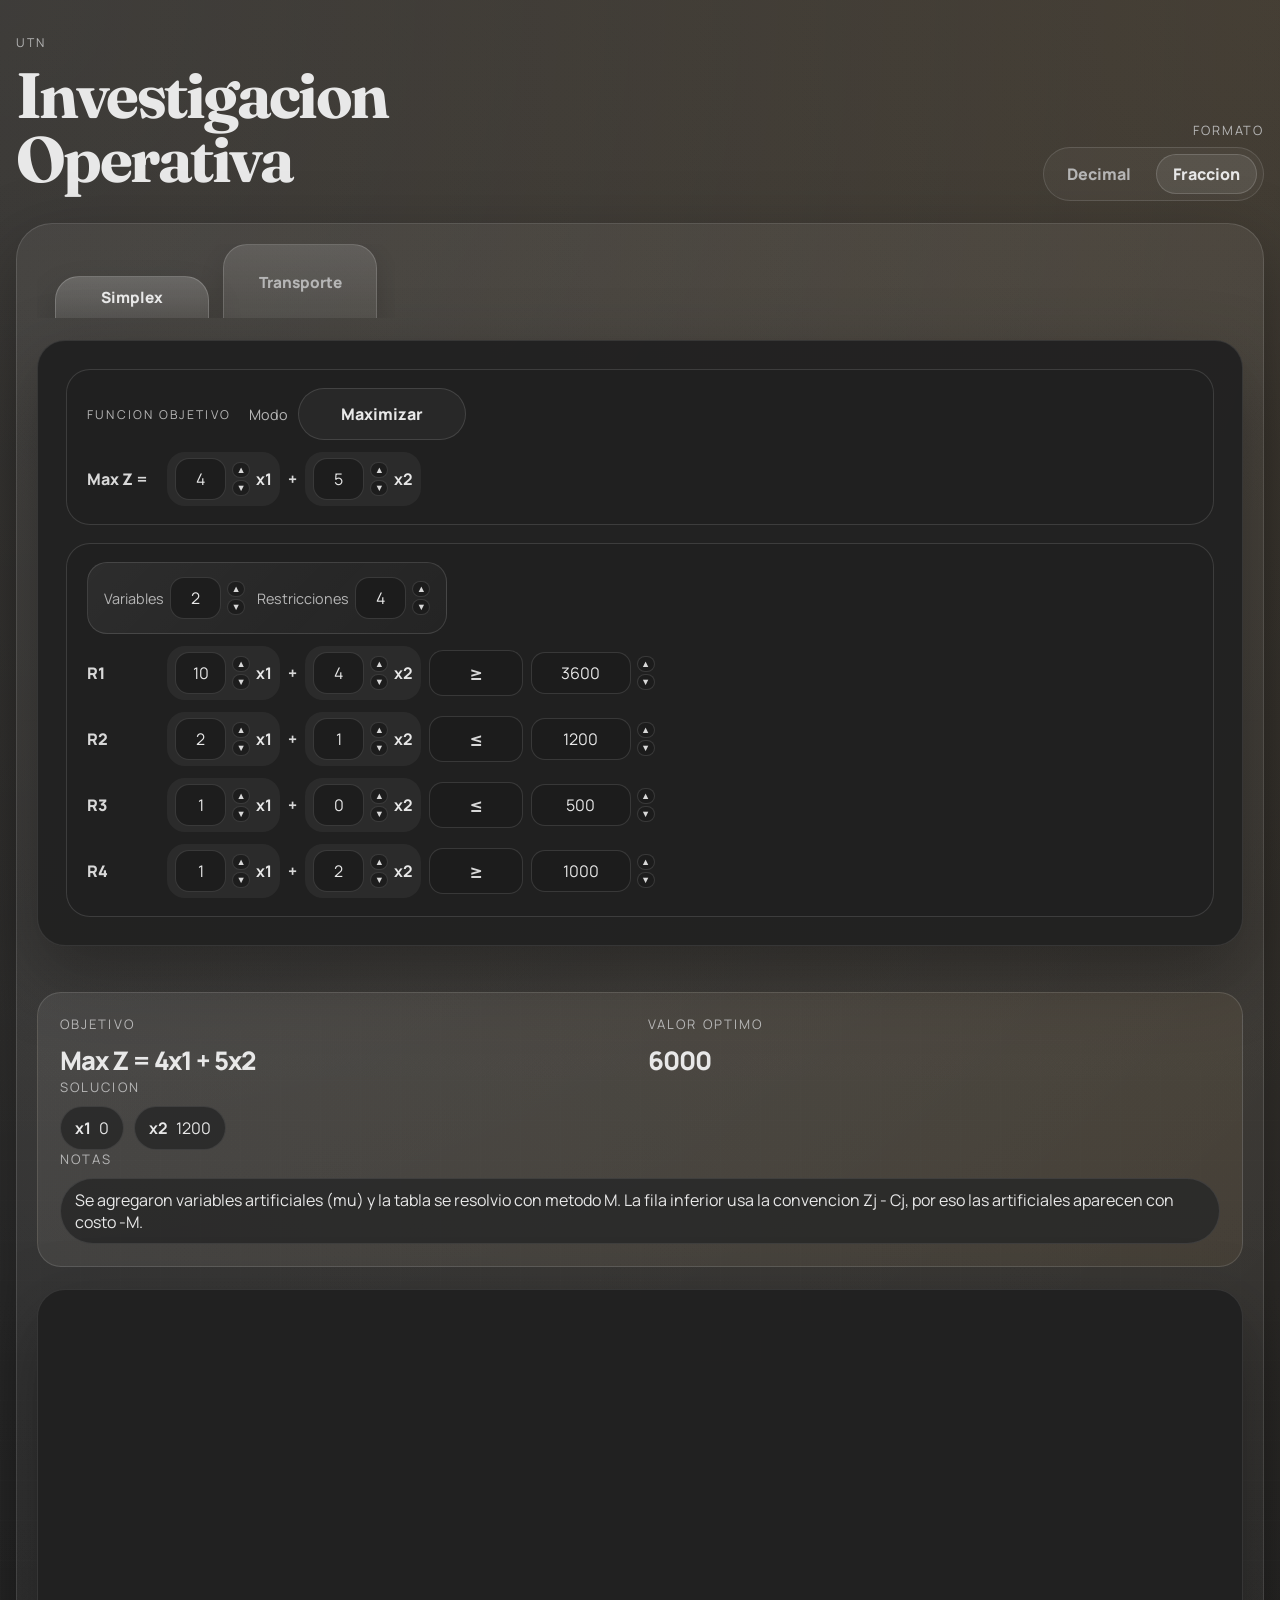
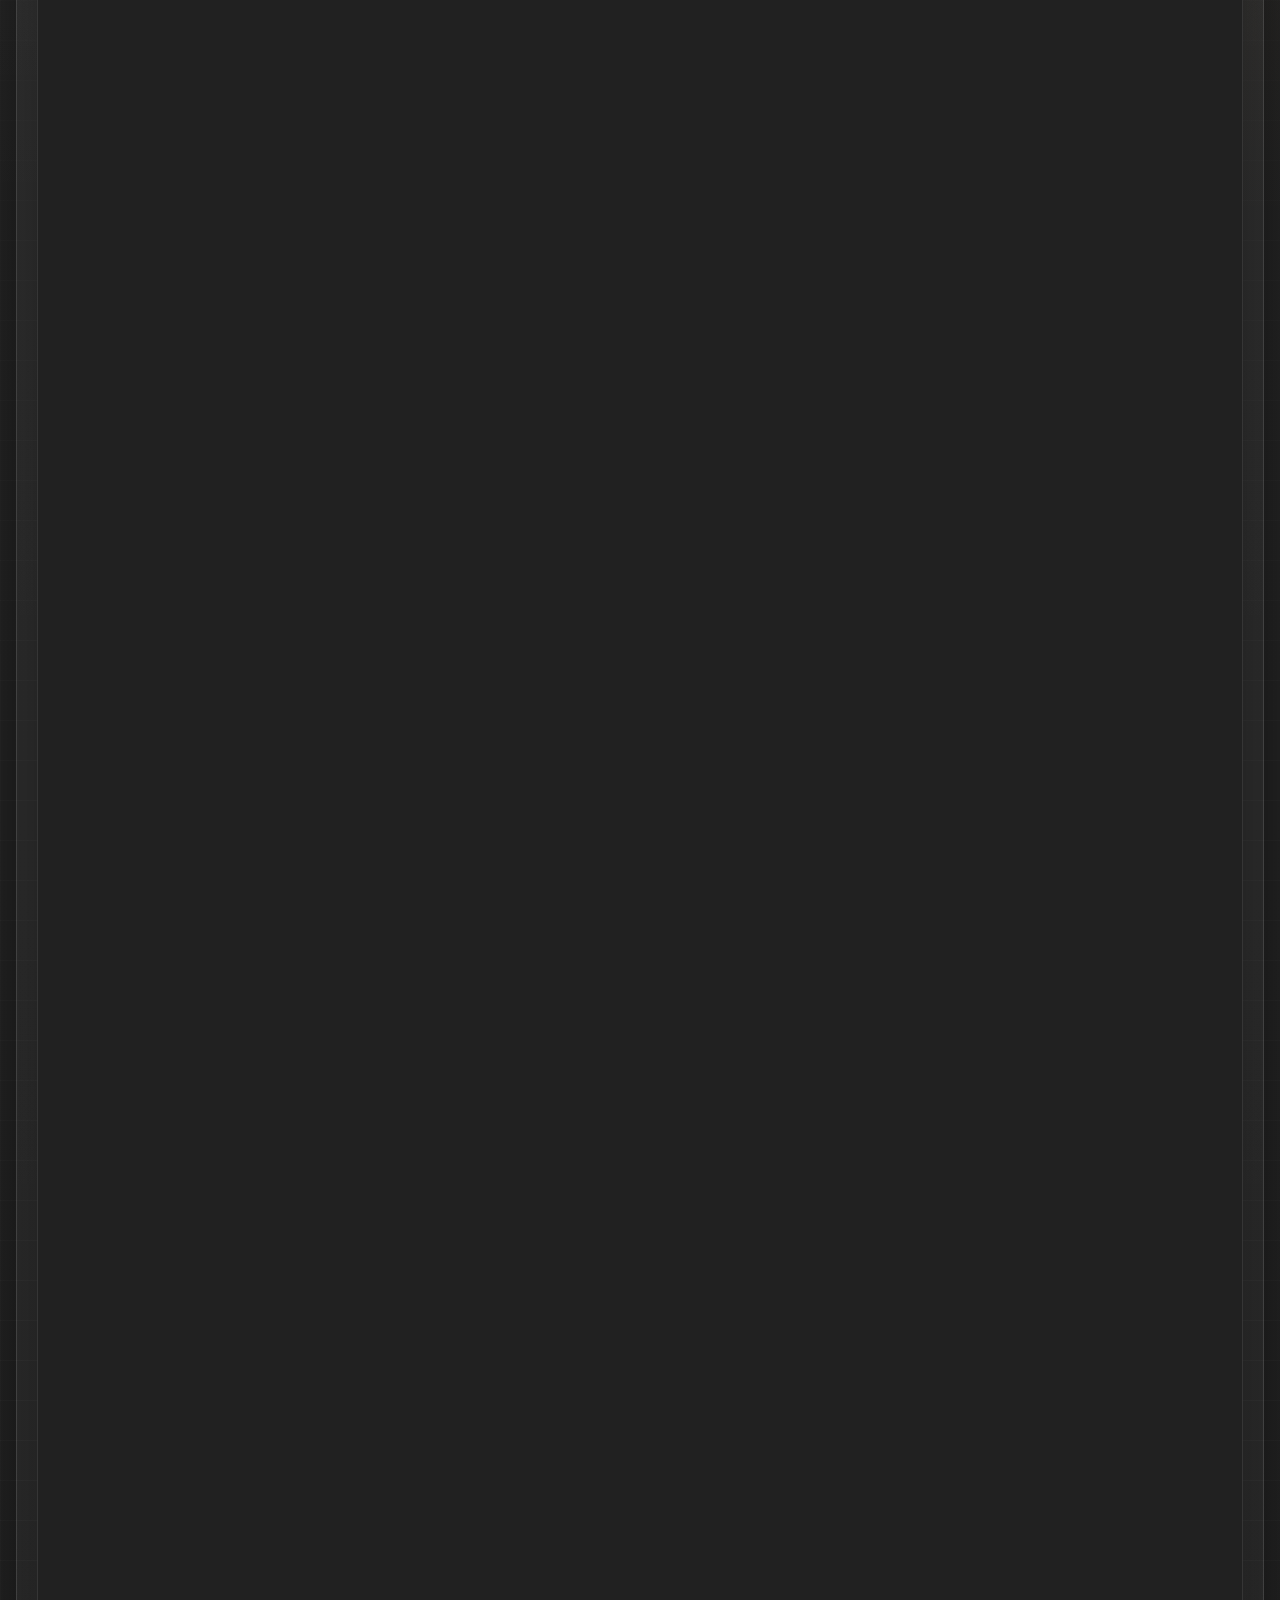
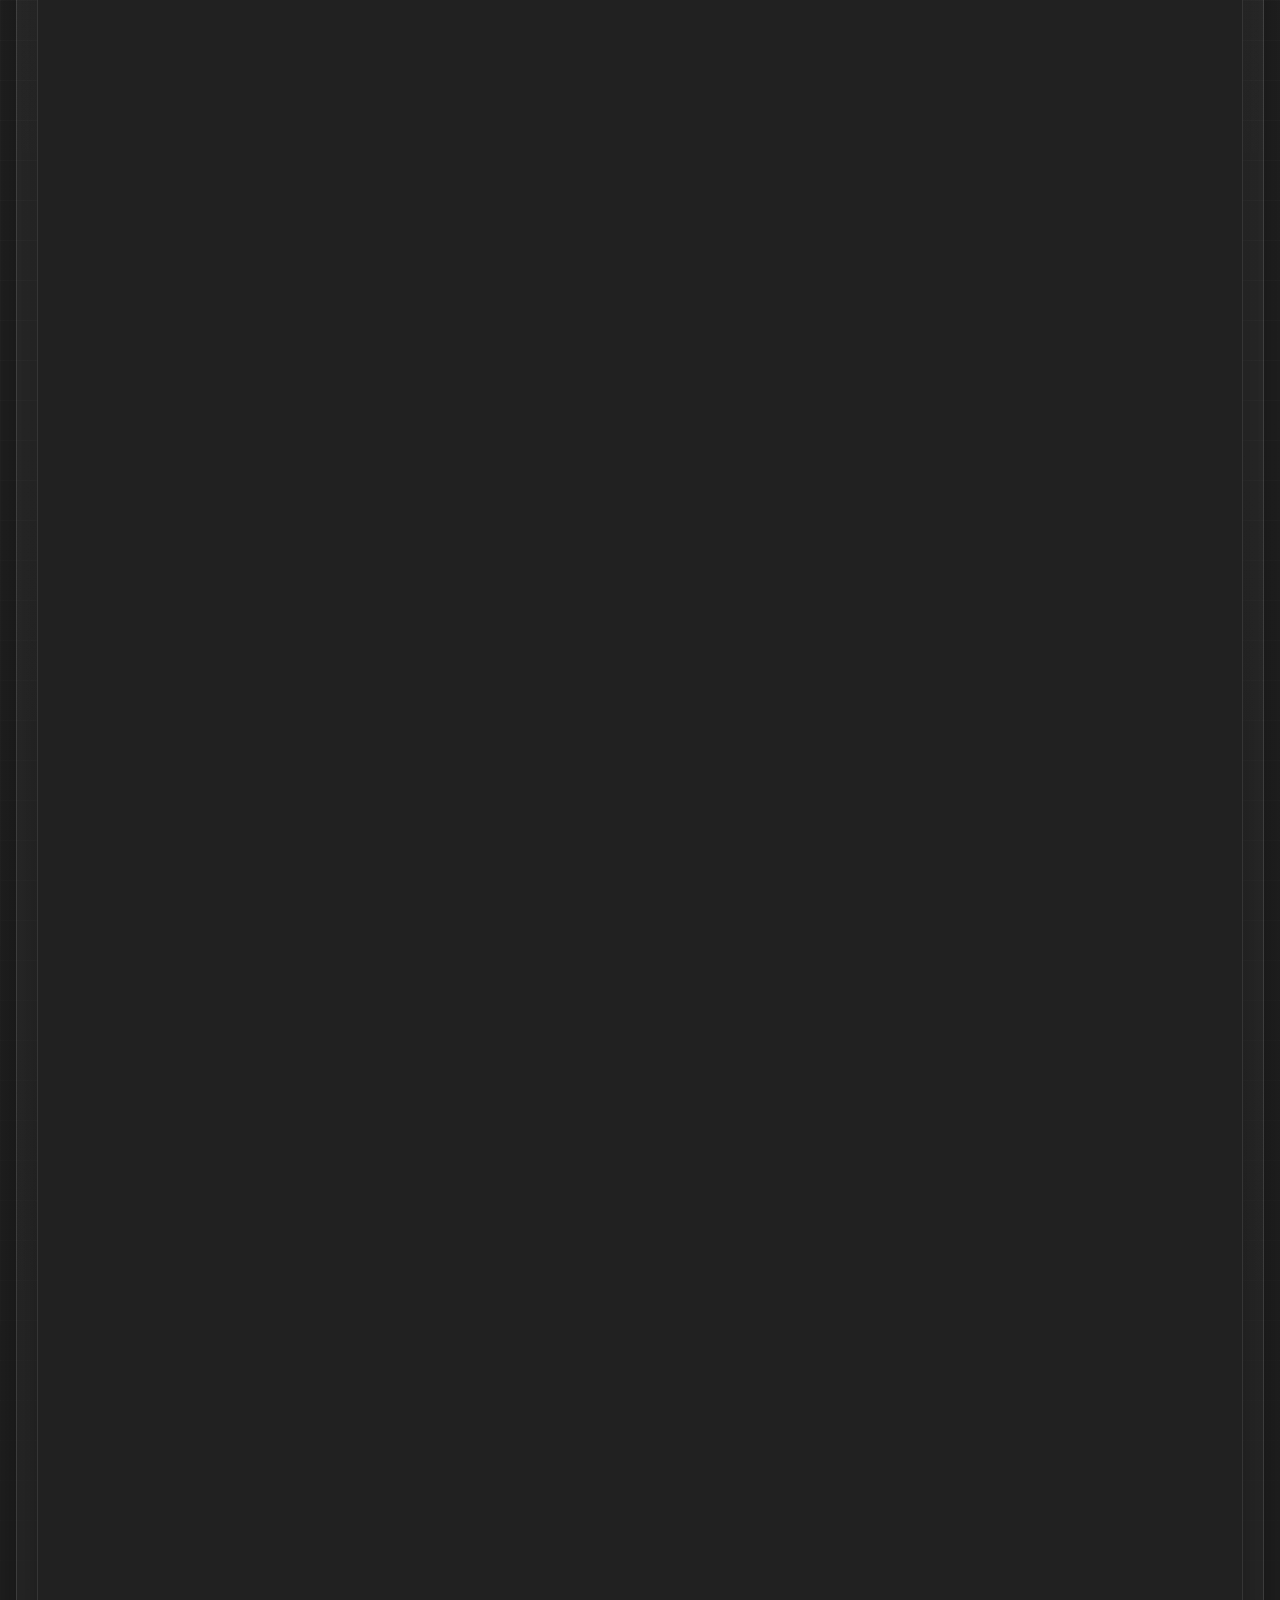
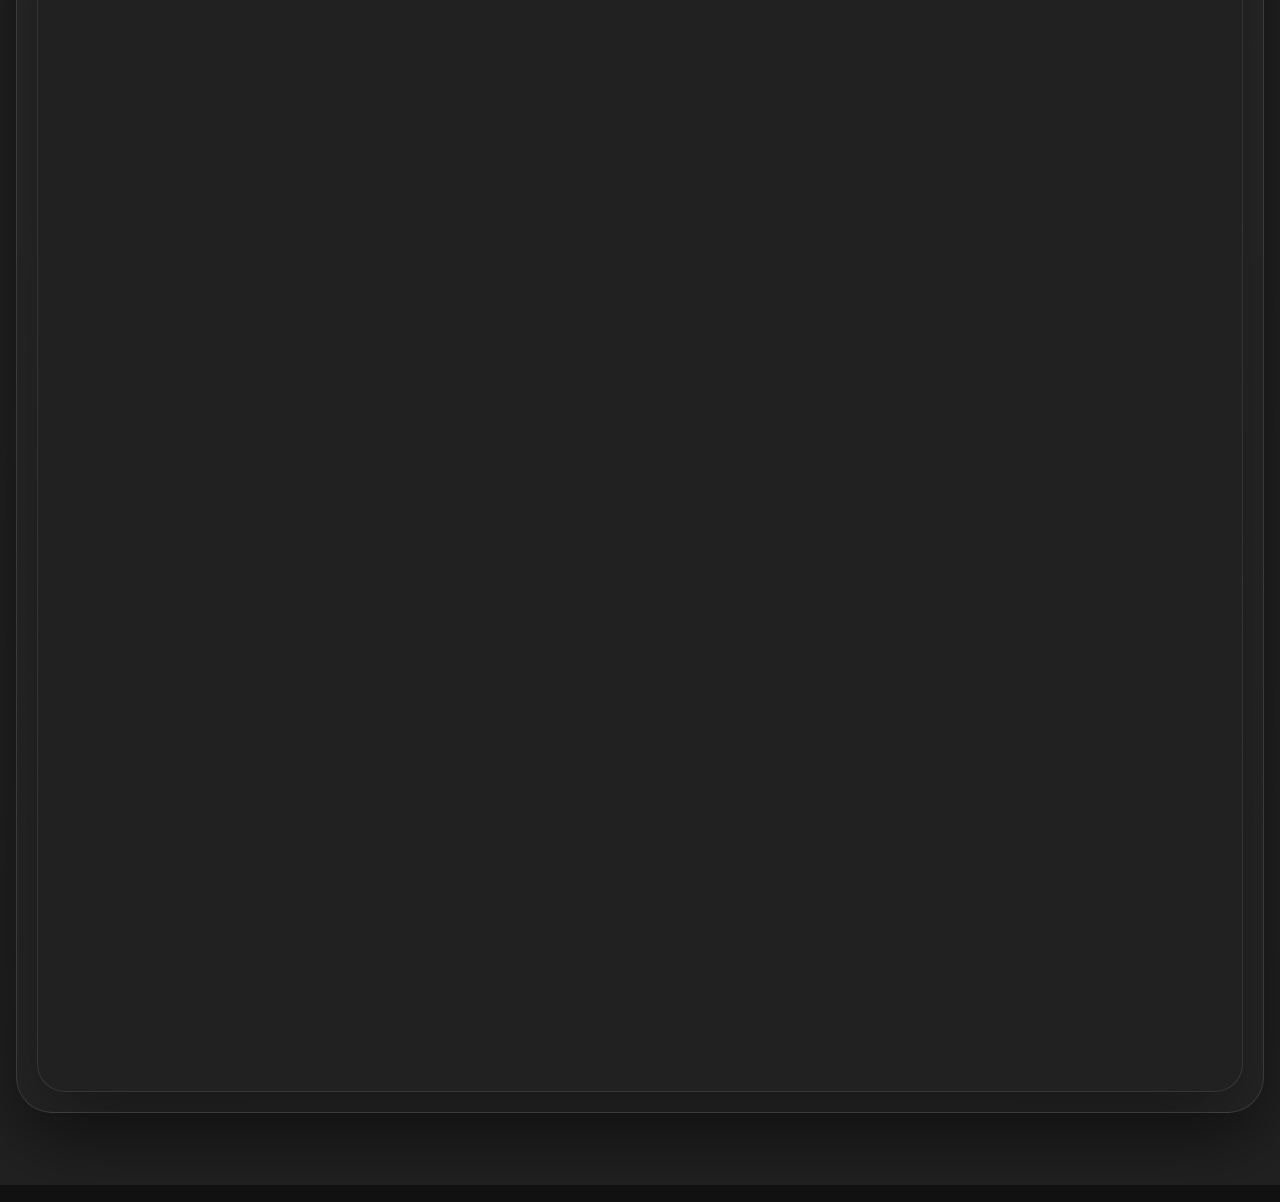
==== commit 83945993: "Actualiza interfaz y simulador de transporte" ====
--- a/index.html
+++ b/index.html
@@ -19,65 +19,144 @@
   <div class="app-shell">
     <main class="workspace">
       <section class="page-header reveal">
-        <div class="section-heading">
-          <p class="section-kicker">UTN</p>
-          <h1>Investigacion Operativa</h1>
+        <div class="page-header-bar">
+          <div class="section-heading">
+            <p class="section-kicker">UTN</p>
+            <h1>Investigacion Operativa</h1>
+          </div>
+          <div class="display-mode-toggle" role="group" aria-label="Formato numerico">
+            <span class="display-mode-label">Formato</span>
+            <div class="display-mode-buttons">
+              <button id="display-decimal" class="display-mode-button" type="button" data-display-mode="decimal" aria-pressed="false">Decimal</button>
+              <button id="display-fraction" class="display-mode-button is-active" type="button" data-display-mode="fraction" aria-pressed="true">Fraccion</button>
+            </div>
+          </div>
         </div>
       </section>
 
-      <section class="composer reveal">
-        <form id="simplex-form" class="model-form">
-          <section class="equation-zone">
-            <div class="zone-head compact-zone-head">
-              <p class="zone-label">Funcion objetivo</p>
-              <label class="field inline-field objective-mode-field">
-                <span>Modo</span>
-                <button id="objective-toggle" class="button secondary objective-toggle" type="button" aria-label="Cambiar entre maximizar y minimizar"></button>
-              </label>
-            </div>
-            <div id="objective-expression" class="equation-grid"></div>
+      <section class="tab-shell reveal">
+        <div class="tab-strip" role="tablist" aria-label="Metodos de resolucion">
+          <button
+            class="tab-button is-active"
+            type="button"
+            id="tab-simplex"
+            role="tab"
+            aria-selected="true"
+            aria-controls="panel-simplex"
+            data-tab="simplex"
+          >
+            Simplex
+          </button>
+          <button
+            class="tab-button"
+            type="button"
+            id="tab-transport"
+            role="tab"
+            aria-selected="false"
+            aria-controls="panel-transport"
+            data-tab="transport"
+          >
+            Transporte
+          </button>
+        </div>
+
+        <div id="panel-simplex" class="tab-panel" role="tabpanel" aria-labelledby="tab-simplex">
+          <section class="composer">
+            <form id="simplex-form" class="model-form">
+              <section class="equation-zone">
+                <div class="zone-head compact-zone-head">
+                  <p class="zone-label">Funcion objetivo</p>
+                  <div class="field inline-field objective-mode-field">
+                    <span>Modo</span>
+                    <button id="objective-toggle" class="button secondary objective-toggle" type="button" aria-label="Cambiar entre maximizar y minimizar"></button>
+                  </div>
+                </div>
+                <div id="objective-expression" class="equation-grid"></div>
+              </section>
+
+              <section class="equation-zone">
+                <div class="zone-head compact-zone-head">
+                  <div class="dimension-bar embedded-dimension-bar" role="group" aria-label="Dimensiones del modelo">
+                    <label class="field inline-count-field">
+                      <span>Variables</span>
+                      <input id="variable-count" class="compact-number-input dimension-input" type="number" min="1" max="10" step="1" value="2" aria-label="Cantidad de variables">
+                      <span class="mini-stepper">
+                        <button class="mini-stepper-button" type="button" data-delta="1" aria-label="Aumentar cantidad de variables" title="Aumentar cantidad de variables">&#9650;</button>
+                        <button class="mini-stepper-button" type="button" data-delta="-1" aria-label="Reducir cantidad de variables" title="Reducir cantidad de variables">&#9660;</button>
+                      </span>
+                    </label>
+                    <label class="field inline-count-field">
+                      <span>Restricciones</span>
+                      <input id="constraint-count" class="compact-number-input dimension-input" type="number" min="1" max="10" step="1" value="4" aria-label="Cantidad de restricciones">
+                      <span class="mini-stepper">
+                        <button class="mini-stepper-button" type="button" data-delta="1" aria-label="Aumentar cantidad de restricciones" title="Aumentar cantidad de restricciones">&#9650;</button>
+                        <button class="mini-stepper-button" type="button" data-delta="-1" aria-label="Reducir cantidad de restricciones" title="Reducir cantidad de restricciones">&#9660;</button>
+                      </span>
+                    </label>
+                  </div>
+                </div>
+                <div id="constraints-list" class="constraint-list"></div>
+              </section>
+
+            </form>
           </section>
 
-          <section class="equation-zone">
-            <div class="zone-head compact-zone-head">
-              <div class="dimension-bar embedded-dimension-bar" role="group" aria-label="Dimensiones del modelo">
-                <label class="field inline-count-field">
-                  <span>Variables</span>
-                  <input id="variable-count" class="compact-number-input dimension-input" type="number" min="1" max="10" step="1" value="2" aria-label="Cantidad de variables">
-                  <span class="mini-stepper">
-                    <button class="mini-stepper-button" type="button" data-delta="1" aria-label="Aumentar cantidad de variables" title="Aumentar cantidad de variables">&#9650;</button>
-                    <button class="mini-stepper-button" type="button" data-delta="-1" aria-label="Reducir cantidad de variables" title="Reducir cantidad de variables">&#9660;</button>
-                  </span>
-                </label>
-                <label class="field inline-count-field">
-                  <span>Restricciones</span>
-                  <input id="constraint-count" class="compact-number-input dimension-input" type="number" min="1" max="10" step="1" value="3" aria-label="Cantidad de restricciones">
-                  <span class="mini-stepper">
-                    <button class="mini-stepper-button" type="button" data-delta="1" aria-label="Aumentar cantidad de restricciones" title="Aumentar cantidad de restricciones">&#9650;</button>
-                    <button class="mini-stepper-button" type="button" data-delta="-1" aria-label="Reducir cantidad de restricciones" title="Reducir cantidad de restricciones">&#9660;</button>
-                  </span>
-                </label>
-              </div>
+          <div id="result-summary" class="result-summary empty-state">
+            Ajusta el modelo para ver automaticamente las tablas, pivotes y la solucion.
+          </div>
+
+          <section class="results" id="results-section">
+            <div class="section-heading results-heading">
+              <p class="section-kicker">Resultado</p>
+              <h2>Gráficos e Iteraciones</h2>
             </div>
-            <div id="constraints-list" class="constraint-list"></div>
+
+            <div id="graph-panel" class="graph-panel hidden"></div>
+
+            <div id="iteration-groups" class="iteration-groups"></div>
           </section>
-
-        </form>
-      </section>
-
-      <section class="results reveal" id="results-section">
-        <div class="section-heading results-heading">
-          <p class="section-kicker">Resultado</p>
-          <h2>Gráficos e Iteraciones</h2>
         </div>
 
-        <div id="result-summary" class="result-summary empty-state">
-          Ajusta el modelo para ver automaticamente las tablas, pivotes y la solucion.
+        <div id="panel-transport" class="tab-panel hidden" role="tabpanel" aria-labelledby="tab-transport">
+          <section class="results transport-panel">
+            <form id="transport-form" class="transport-form">
+              <div class="zone-head transport-toolbar">
+                <div class="dimension-bar transport-dimension-bar" role="group" aria-label="Dimensiones de transporte">
+                  <label class="field inline-count-field">
+                    <span>Ofertas</span>
+                    <input id="transport-origin-count" class="compact-number-input dimension-input" type="number" min="1" max="6" step="1" value="3" aria-label="Cantidad de origenes">
+                    <span class="mini-stepper">
+                      <button class="mini-stepper-button" type="button" data-delta="1" aria-label="Aumentar cantidad de origenes" title="Aumentar cantidad de origenes">&#9650;</button>
+                      <button class="mini-stepper-button" type="button" data-delta="-1" aria-label="Reducir cantidad de origenes" title="Reducir cantidad de origenes">&#9660;</button>
+                    </span>
+                  </label>
+                  <label class="field inline-count-field">
+                    <span>Demandas</span>
+                    <input id="transport-destination-count" class="compact-number-input dimension-input" type="number" min="1" max="6" step="1" value="4" aria-label="Cantidad de destinos">
+                    <span class="mini-stepper">
+                      <button class="mini-stepper-button" type="button" data-delta="1" aria-label="Aumentar cantidad de destinos" title="Aumentar cantidad de destinos">&#9650;</button>
+                      <button class="mini-stepper-button" type="button" data-delta="-1" aria-label="Reducir cantidad de destinos" title="Reducir cantidad de destinos">&#9660;</button>
+                    </span>
+                  </label>
+                </div>
+                <div class="transport-action-row">
+                  <button id="transport-load-simple-button" class="button secondary transport-clear-button" type="button">
+                    Ejercicio simple
+                  </button>
+                  <button id="transport-load-circuit-button" class="button secondary transport-clear-button" type="button">
+                    Ejercicio circuito
+                  </button>
+                  <button id="transport-clear-button" class="button secondary transport-clear-button" type="button">
+                    Limpiar
+                  </button>
+                </div>
+              </div>
+
+              <div id="transport-grid" class="transport-grid"></div>
+            </form>
+            <div id="transport-results" class="transport-results"></div>
+          </section>
         </div>
-
-        <div id="graph-panel" class="graph-panel hidden"></div>
-
-        <div id="iteration-groups" class="iteration-groups"></div>
       </section>
     </main>
   </div>
--- a/styles.css
+++ b/styles.css
@@ -147,6 +147,127 @@
   padding-top: 6px;
 }
 
+.page-header-bar {
+  display: flex;
+  flex-wrap: wrap;
+  align-items: end;
+  justify-content: space-between;
+  gap: 18px;
+}
+
+.display-mode-toggle {
+  display: grid;
+  gap: 8px;
+  justify-items: end;
+}
+
+.display-mode-label {
+  font-size: 0.8rem;
+  text-transform: uppercase;
+  letter-spacing: 0.14em;
+  color: var(--muted);
+}
+
+.display-mode-buttons {
+  display: inline-flex;
+  align-items: center;
+  gap: 8px;
+  padding: 6px;
+  border-radius: 999px;
+  border: 1px solid var(--line);
+  background: rgba(255, 255, 255, 0.04);
+}
+
+.display-mode-button {
+  min-height: 40px;
+  padding: 0 16px;
+  border: 1px solid transparent;
+  border-radius: 999px;
+  background: transparent;
+  color: var(--muted);
+  font-weight: 800;
+  cursor: pointer;
+  transition: background 180ms ease, border-color 180ms ease, color 180ms ease;
+}
+
+.display-mode-button:hover,
+.display-mode-button:focus-visible {
+  outline: none;
+  color: var(--text);
+  border-color: rgba(232, 232, 232, 0.12);
+}
+
+.display-mode-button.is-active {
+  background: rgba(255, 255, 255, 0.08);
+  border-color: rgba(232, 232, 232, 0.18);
+  color: var(--text);
+}
+
+.tab-shell,
+.tab-panel {
+  display: grid;
+  gap: 22px;
+}
+
+.tab-shell {
+  padding: 20px;
+  border-radius: 36px;
+  background: linear-gradient(180deg, rgba(255, 255, 255, 0.06), rgba(255, 255, 255, 0.02));
+  border: 1px solid var(--line);
+  box-shadow: var(--shadow);
+}
+
+.tab-strip {
+  display: inline-flex;
+  align-items: end;
+  gap: 14px;
+  width: fit-content;
+  max-width: 100%;
+  padding: 0 18px;
+  overflow-x: auto;
+  overflow-y: hidden;
+}
+
+.tab-button {
+  position: relative;
+  min-height: 74px;
+  min-width: 154px;
+  padding: 18px 24px 16px;
+  border: 1px solid rgba(232, 232, 232, 0.18);
+  border-bottom: none;
+  border-radius: 24px 24px 0 0;
+  background:
+    linear-gradient(180deg, rgba(255, 255, 255, 0.1), rgba(255, 255, 255, 0.03)),
+    rgba(255, 255, 255, 0.03);
+  color: var(--muted);
+  font-size: 0.96rem;
+  font-weight: 800;
+  cursor: pointer;
+  transition: transform 180ms ease, background 180ms ease, border-color 180ms ease, color 180ms ease, box-shadow 180ms ease;
+  box-shadow: 0 12px 24px rgba(0, 0, 0, 0.16);
+}
+
+.tab-button:hover,
+.tab-button:focus-visible {
+  outline: none;
+  color: var(--text);
+  border-color: rgba(232, 232, 232, 0.24);
+  transform: translateY(2px);
+}
+
+.tab-button.is-active {
+  min-height: 38px;
+  padding-top: 10px;
+  padding-bottom: 10px;
+  background:
+    linear-gradient(180deg, rgba(255, 255, 255, 0.14), rgba(255, 255, 255, 0.04)),
+    rgba(255, 255, 255, 0.05);
+  border-color: rgba(232, 232, 232, 0.22);
+  color: var(--text);
+  transform: translateY(0);
+  box-shadow: 0 18px 34px rgba(0, 0, 0, 0.22);
+}
+
 .composer,
 .results {
   background: var(--panel-strong);
@@ -164,6 +285,645 @@
   grid-column: 1 / -1;
   content-visibility: auto;
   contain-intrinsic-size: 1200px;
+}
+
+.transport-panel {
+  display: grid;
+  gap: 28px;
+}
+
+.transport-form,
+.transport-results {
+  display: grid;
+  gap: 22px;
+}
+
+.transport-toolbar {
+  justify-content: flex-start;
+  align-items: stretch;
+}
+
+.transport-dimension-bar {
+  flex: 0 0 auto;
+  width: fit-content;
+  max-width: 100%;
+}
+
+.transport-clear-button {
+  flex: 0 0 auto;
+  align-self: stretch;
+  min-width: 132px;
+}
+
+.transport-action-row {
+  display: flex;
+  flex-wrap: wrap;
+  gap: 10px;
+}
+
+.transport-grid {
+  display: grid;
+  gap: 18px;
+}
+
+.transport-input-wrap,
+.transport-card {
+  padding: 22px;
+  border-radius: 26px;
+  background: var(--surface-soft);
+  border: 1px solid var(--line);
+}
+
+.transport-card {
+  display: grid;
+  gap: 18px;
+}
+
+.transport-card-copy {
+  display: grid;
+  gap: 8px;
+}
+
+.transport-card-copy p,
+.transport-balance-note,
+.transport-empty,
+.transport-step-list,
+.transport-iteration-note {
+  margin: 0;
+  color: var(--muted);
+  line-height: 1.6;
+}
+
+.transport-card-copy h3 {
+  margin: 0;
+  font-family: "Fraunces", serif;
+  font-size: 1.5rem;
+  letter-spacing: -0.04em;
+}
+
+.transport-input-wrap {
+  overflow-x: auto;
+  overflow-y: hidden;
+}
+
+.transport-table {
+  width: 100%;
+  min-width: 680px;
+  border-collapse: collapse;
+  table-layout: auto;
+}
+
+.transport-comparison-table {
+  table-layout: fixed;
+}
+
+.transport-comparison-table col.transport-comparison-col-label {
+  width: 98px;
+}
+
+.transport-comparison-table col.transport-comparison-col-balance {
+  width: 126px;
+}
+
+.transport-table th,
+.transport-table td {
+  padding: 12px 10px;
+  border: 1px solid var(--table-border);
+  text-align: center;
+  vertical-align: middle;
+  background-clip: padding-box;
+}
+
+.transport-table thead th,
+.transport-row-label,
+.transport-total-label {
+  background: rgba(255, 255, 255, 0.05);
+  font-weight: 800;
+}
+
+.transport-table thead th {
+  color: var(--text);
+}
+
+.transport-row-label,
+.transport-total-label {
+  min-width: 88px;
+}
+
+.transport-table thead tr:first-child th:first-child {
+  border-top-left-radius: 18px;
+  background: rgba(0, 0, 0, 0.18);
+}
+
+.transport-table thead tr:first-child th:last-child {
+  border-top-right-radius: 18px;
+}
+
+.transport-table tbody tr:last-child > :first-child {
+  border-bottom-left-radius: 18px;
+}
+
+.transport-table tbody tr:last-child > :last-child {
+  border-bottom-right-radius: 18px;
+}
+
+.transport-table tr:first-child > * {
+  border-top: none;
+}
+
+.transport-table tr:last-child > * {
+  border-bottom: none;
+}
+
+.transport-table tr > :first-child {
+  border-left: none;
+}
+
+.transport-table tr > :last-child {
+  border-right: none;
+}
+
+.transport-table.transport-table-has-theta-adjustments tbody tr:not(:last-child) > * {
+  height: 126px;
+}
+
+.transport-input-table {
+  width: 100%;
+}
+
+.transport-input-table .transport-row-label,
+.transport-input-table .transport-total-label {
+  min-width: 52px;
+  width: 52px;
+  padding-left: 8px;
+  padding-right: 8px;
+}
+
+.transport-cost-cell,
+.transport-allocation-cell,
+.transport-opportunity-cell {
+  min-width: 92px;
+}
+
+.transport-input-field {
+  display: inline-flex;
+  justify-content: center;
+}
+
+.transport-input-field .compact-number-input {
+  width: calc(var(--digits, 2) * 0.84ch + 2.1rem);
+  min-width: 5.4rem;
+}
+
+.transport-plain-input {
+  min-height: 48px;
+  padding: 0 12px;
+  text-align: center;
+}
+
+.transport-plain-input::-webkit-outer-spin-button,
+.transport-plain-input::-webkit-inner-spin-button {
+  -webkit-appearance: none;
+  margin: 0;
+}
+
+.transport-plain-input[type="number"] {
+  appearance: textfield;
+  -moz-appearance: textfield;
+}
+
+.transport-balance-cell {
+  min-width: 126px;
+  background: rgba(255, 255, 255, 0.03);
+}
+
+.transport-balance-cell.is-valid {
+  color: var(--text);
+}
+
+.transport-balance-cell.is-invalid {
+  color: var(--danger);
+}
+
+.transport-balance-note.is-invalid {
+  color: var(--danger);
+}
+
+.transport-summary-grid {
+  display: grid;
+  grid-template-columns: repeat(auto-fit, minmax(180px, 1fr));
+  gap: 16px;
+}
+
+.transport-summary-block {
+  padding: 16px 18px;
+  border-radius: 20px;
+  background: rgba(255, 255, 255, 0.04);
+  border: 1px solid var(--line);
+}
+
+.transport-summary-block strong,
+.transport-summary-block span {
+  display: block;
+}
+
+.transport-summary-block span {
+  margin-bottom: 8px;
+  font-size: 0.82rem;
+  letter-spacing: 0.14em;
+  text-transform: uppercase;
+  color: var(--muted);
+}
+
+.transport-summary-block strong {
+  font-size: 1.45rem;
+  letter-spacing: -0.04em;
+}
+
+.transport-step-list {
+  display: grid;
+  gap: 8px;
+}
+
+.transport-table-caption {
+  margin: 0;
+  font-size: 0.82rem;
+  letter-spacing: 0.14em;
+  text-transform: uppercase;
+  color: var(--muted);
+}
+
+.transport-cell-stack {
+  display: grid;
+  gap: 8px;
+  justify-items: center;
+}
+
+.transport-cell-cost {
+  padding: 4px 10px;
+  border-radius: 999px;
+  background: rgba(255, 255, 255, 0.06);
+  color: var(--muted);
+  font-size: 0.78rem;
+  letter-spacing: 0.08em;
+  text-transform: uppercase;
+}
+
+.transport-cell-adjustment {
+  font-size: 0.88rem;
+  font-weight: 700;
+  letter-spacing: 0.02em;
+}
+
+.transport-cell-adjustment-plus {
+  color: #b8f0c3;
+}
+
+.transport-cell-adjustment-minus {
+  color: #ffb1aa;
+}
+
+.transport-cell-allocation {
+  font-size: 1.2rem;
+  font-weight: 800;
+}
+
+.transport-verification-stack {
+  display: inline-flex;
+  align-items: center;
+  justify-content: center;
+  gap: 8px;
+  flex-wrap: wrap;
+}
+
+.transport-verification-subtract {
+  min-height: 1.2rem;
+  color: #8ad8ff;
+  font-size: 1rem;
+  font-weight: 700;
+}
+
+.transport-allocation-cell,
+.transport-opportunity-cell {
+  position: relative;
+}
+
+.transport-cell-dash {
+  color: var(--muted);
+  font-size: 1.2rem;
+  font-weight: 700;
+}
+
+.transport-cell-allocation.is-zero {
+  color: var(--muted);
+  font-weight: 600;
+}
+
+.transport-offer-hover-cell,
+.transport-z-hover-cell {
+  cursor: pointer;
+  transition: background 180ms ease, box-shadow 180ms ease;
+}
+
+.transport-total-cost-cell span,
+.transport-total-cost-cell strong {
+  display: block;
+}
+
+.transport-total-cost-cell strong {
+  font-size: 1.05rem;
+}
+
+.transport-allocation-cell.has-allocation,
+.transport-offer-hover-cell,
+.transport-z-hover-cell {
+  transition: background 180ms ease, box-shadow 180ms ease;
+}
+
+.transport-allocation-cell.is-offer-highlighted,
+.transport-offer-hover-cell.is-offer-highlighted,
+.transport-z-hover-cell.is-offer-highlighted {
+  background: var(--transport-highlight, rgba(226, 179, 107, 0.16));
+  box-shadow: inset 0 0 0 1px rgba(232, 232, 232, 0.08);
+}
+
+.transport-allocation-cell.is-cycle-cell,
+.transport-opportunity-cell.is-cycle-cell {
+  box-shadow: inset 0 0 0 1px rgba(232, 232, 232, 0.12);
+}
+
+.transport-allocation-cell.is-cycle-plus,
+.transport-opportunity-cell.is-cycle-plus {
+  background: rgba(160, 230, 174, 0.08);
+}
+
+.transport-allocation-cell.is-cycle-minus,
+.transport-opportunity-cell.is-cycle-minus {
+  background: rgba(255, 143, 132, 0.08);
+}
+
+.transport-cycle-flags {
+  position: absolute;
+  inset: 8px 8px auto auto;
+  display: inline-flex;
+  align-items: center;
+  gap: 6px;
+}
+
+.transport-cycle-sign,
+.transport-cycle-arrow {
+  display: inline-grid;
+  place-items: center;
+  min-width: 1.45rem;
+  min-height: 1.45rem;
+  border-radius: 999px;
+  font-size: 0.82rem;
+  font-weight: 800;
+}
+
+.transport-cycle-sign-plus {
+  background: rgba(160, 230, 174, 0.18);
+  color: #b8f0c3;
+}
+
+.transport-cycle-sign-minus {
+  background: rgba(255, 143, 132, 0.18);
+  color: #ffb1aa;
+}
+
+.transport-cycle-arrow {
+  background: rgba(255, 255, 255, 0.06);
+  color: var(--text);
+}
+
+.transport-cycle-arrow-start {
+  background: rgba(138, 216, 255, 0.32);
+  color: #d7f2ff;
+}
+
+.transport-verification-cell.is-basic {
+  background: rgba(226, 179, 107, 0.1);
+}
+
+.transport-allocation-cell.is-verification-hovered,
+.transport-verification-cell.is-verification-hovered,
+.transport-opportunity-cell.is-verification-hovered {
+  background: rgba(138, 216, 255, 0.12);
+  box-shadow: inset 0 0 0 1px rgba(138, 216, 255, 0.45);
+}
+
+.transport-minimum-cell {
+  background: rgba(255, 255, 255, 0.02);
+}
+
+.transport-minimum-value {
+  display: inline-grid;
+  place-items: center;
+  min-width: 2.4rem;
+  min-height: 2.4rem;
+  padding: 0 10px;
+  border-radius: 999px;
+}
+
+.transport-minimum-value.is-marked {
+  border: 2px solid rgba(226, 179, 107, 0.92);
+  box-shadow: 0 0 0 4px rgba(226, 179, 107, 0.14);
+}
+
+.transport-degeneracy-check {
+  padding: 14px 16px;
+  border-radius: 18px;
+  border: 1px solid var(--line);
+  background: rgba(255, 255, 255, 0.03);
+}
+
+.transport-circuit-rules {
+  padding: 14px 16px;
+  border-radius: 18px;
+  border: 1px solid var(--line);
+  background: rgba(255, 255, 255, 0.03);
+}
+
+.transport-theta-steps {
+  padding: 14px 16px;
+  border-radius: 18px;
+  border: 1px solid var(--line);
+  background: rgba(255, 255, 255, 0.03);
+}
+
+.transport-theta-layout {
+  display: grid;
+  gap: 18px;
+  grid-template-columns: minmax(260px, 0.92fr) minmax(320px, 1.08fr);
+  align-items: start;
+}
+
+.transport-theta-summary {
+  display: grid;
+  gap: 10px;
+}
+
+.transport-theta-choice-list {
+  display: flex;
+  flex-wrap: wrap;
+  gap: 8px;
+}
+
+.transport-theta-choice {
+  display: inline-flex;
+  align-items: center;
+  padding: 6px 10px;
+  border-radius: 999px;
+  border: 1px solid var(--line);
+  background: rgba(255, 255, 255, 0.03);
+  color: var(--muted);
+  font-size: 0.88rem;
+  line-height: 1.2;
+}
+
+.transport-theta-choice.is-min {
+  border-color: rgba(160, 230, 174, 0.46);
+  background: rgba(160, 230, 174, 0.14);
+  color: #b8f0c3;
+}
+
+.transport-theta-actions {
+  display: grid;
+  gap: 14px;
+  grid-template-columns: repeat(2, minmax(0, 1fr));
+}
+
+.transport-theta-block {
+  padding: 12px 14px;
+  border-radius: 16px;
+  border: 1px solid var(--line);
+  background: rgba(255, 255, 255, 0.02);
+}
+
+.transport-theta-block strong {
+  display: block;
+  margin-bottom: 10px;
+  font-size: 0.88rem;
+  letter-spacing: 0.08em;
+  text-transform: uppercase;
+}
+
+.transport-theta-block p {
+  margin: 0;
+  color: var(--text);
+  line-height: 1.7;
+}
+
+.transport-theta-block p + p {
+  margin-top: 6px;
+}
+
+.transport-theta-block.is-plus strong {
+  color: #b8f0c3;
+}
+
+.transport-theta-block.is-minus strong {
+  color: #ffb1aa;
+}
+
+.transport-circuit-support {
+  display: grid;
+  gap: 18px;
+  grid-template-columns: minmax(220px, 0.72fr) minmax(520px, 1.48fr);
+  align-items: start;
+}
+
+.transport-circuit-reference {
+  min-width: 0;
+}
+
+.transport-circuit-reference .transport-card-grid {
+  gap: 12px;
+}
+
+.transport-circuit-reference .transport-input-wrap {
+  padding: 16px;
+  overflow-x: hidden;
+}
+
+.transport-circuit-reference .transport-table {
+  min-width: 0;
+  table-layout: fixed;
+}
+
+.transport-circuit-reference .transport-table th,
+.transport-circuit-reference .transport-table td {
+  padding: 10px 8px;
+}
+
+.transport-circuit-reference .transport-row-label,
+.transport-circuit-reference .transport-total-label {
+  min-width: 70px;
+  width: 70px;
+}
+
+.transport-circuit-reference .transport-allocation-cell {
+  min-width: 0;
+}
+
+.transport-circuit-reference .transport-balance-cell {
+  min-width: 96px;
+  width: 96px;
+}
+
+.transport-circuit-reference .transport-cell-stack {
+  gap: 6px;
+}
+
+.transport-circuit-reference .transport-cell-cost {
+  padding: 3px 8px;
+  font-size: 0.72rem;
+}
+
+.transport-circuit-reference .transport-cell-allocation,
+.transport-circuit-reference .transport-cell-dash {
+  font-size: 1rem;
+}
+
+.transport-degeneracy-check p {
+  margin: 0;
+  color: var(--muted);
+  line-height: 1.6;
+  text-align: center;
+}
+
+.transport-degeneracy-check.is-normal {
+  background: rgba(160, 230, 174, 0.08);
+}
+
+.transport-degeneracy-check.is-degenerate {
+  background: rgba(255, 143, 132, 0.1);
+}
+
+.transport-opportunity-cell.is-positive {
+  background: rgba(255, 143, 132, 0.12);
+  color: var(--danger);
+  font-weight: 800;
+}
+
+.transport-opportunity-cell.is-optimal {
+  background: rgba(255, 255, 255, 0.03);
+}
+
+.transport-card-grid {
+  display: grid;
+  gap: 18px;
+}
+
+@media (max-width: 980px) {
+  .transport-circuit-support {
+    grid-template-columns: 1fr;
+  }
+
+  .transport-theta-layout,
+  .transport-theta-actions {
+    grid-template-columns: 1fr;
+  }
 }
 
 .graph-panel,
@@ -413,9 +1173,9 @@
 .term input,
 .rhs-input,
 .dimension-input {
-  width: calc(var(--digits, 2) * 0.72ch + 1.35rem);
+  width: calc(var(--digits, 2) * 0.78ch + 1.7rem);
   min-width: 3.2rem;
-  max-width: 8.5rem;
+  max-width: 10rem;
   min-height: 42px;
   padding: 0 10px;
   text-align: center;
@@ -465,9 +1225,9 @@
 }
 
 .compact-number-input {
-  width: calc(var(--digits, 2) * 0.72ch + 1.35rem);
+  width: calc(var(--digits, 2) * 0.78ch + 1.7rem);
   min-width: 3.2rem;
-  max-width: 8.5rem;
+  max-width: 10rem;
   appearance: textfield;
   -moz-appearance: textfield;
 }
@@ -517,6 +1277,13 @@
   display: inline-flex;
   align-items: center;
   gap: 6px;
+  min-width: max-content;
+}
+
+.rhs-input {
+  width: calc(var(--digits, 2) * 0.84ch + 2.25rem);
+  min-width: 6.2rem;
+  max-width: 12.5rem;
 }
 
 .result-summary {
@@ -946,7 +1713,7 @@
 
 .iteration-groups {
   display: grid;
-  gap: 24px;
+  gap: 36px;
   margin-top: 26px;
 }
 
@@ -988,7 +1755,32 @@
 .iteration-card {
   display: grid;
   gap: 12px;
-  padding: 18px 0 0;
+  padding: 20px 0 16px;
+}
+
+.termination-note {
+  display: grid;
+  gap: 8px;
+  padding-top: 4px;
+  border-top: 1px solid var(--line);
+}
+
+.termination-note-label,
+.termination-note-copy {
+  margin: 0;
+}
+
+.termination-note-label {
+  font-size: 0.78rem;
+  text-transform: uppercase;
+  letter-spacing: 0.12em;
+  color: var(--muted);
+}
+
+.termination-note-copy {
+  color: var(--text);
+  line-height: 1.6;
+  font-weight: 700;
 }
 
 .iteration-head {
@@ -1017,9 +1809,10 @@
 }
 
 .classroom-wrap {
-  border: none;
-  border-radius: 0;
-  background: transparent;
+  overflow: hidden;
+  border-radius: 22px;
+  border: 1px solid var(--line);
+  background: var(--surface-soft);
   padding: 0;
 }
 
@@ -1042,6 +1835,44 @@
   text-align: center;
   font-size: clamp(1.1rem, 1.5vw, 1.35rem);
   font-weight: 600;
+  background-clip: padding-box;
+}
+
+.classroom-tableau tr:first-child > :first-child {
+  border-top-left-radius: 18px;
+}
+
+.classroom-tableau tr:first-child > :last-child {
+  border-top-right-radius: 18px;
+}
+
+.classroom-tableau tr:last-child > :first-child {
+  border-bottom-left-radius: 18px;
+}
+
+.classroom-tableau tr:last-child > :last-child {
+  border-bottom-right-radius: 18px;
+}
+
+.classroom-tableau tr:first-child > * {
+  border-top: none;
+}
+
+.classroom-tableau tr:last-child > * {
+  border-bottom: none;
+}
+
+.classroom-tableau tr > :first-child {
+  border-left: none;
+}
+
+.classroom-tableau tr > :last-child {
+  border-right: none;
+}
+
+.classroom-tableau.fraction-display th,
+.classroom-tableau.fraction-display td {
+  font-size: clamp(0.96rem, 1.2vw, 1.12rem);
 }
 
 .classroom-tableau sub {
@@ -1156,8 +1987,8 @@
 }
 
 .classroom-tableau .guide-gutter {
-  min-width: 22px;
-  padding: 0 0 0 4px;
+  min-width: 10px;
+  padding: 0 0 0 1px;
   border: none;
   background: transparent;
 }
@@ -1165,20 +1996,20 @@
 .classroom-tableau .row-guide-cell {
   text-align: left;
   vertical-align: middle;
-  min-width: 22px;
-  padding-left: 6px;
+  min-width: 10px;
+  padding-left: 1px;
 }
 
 .classroom-tableau .column-guide-cell {
   text-align: center;
-  padding-top: 4px;
+  padding-top: 2px;
 }
 
 .classroom-tableau .row-guide-shell,
 .classroom-tableau .bottom-guide-shell {
   display: flex;
   align-items: center;
-  gap: 12px;
+  gap: 2px;
 }
 
 .classroom-tableau .row-guide-shell {
@@ -1188,8 +2019,9 @@
 
 .classroom-tableau .bottom-guide-shell {
   justify-content: flex-start;
-  min-height: 22px;
-  padding: 0 4px 0 0;
+  min-height: 68px;
+  padding: 0;
+  align-items: flex-start;
 }
 
 .classroom-tableau .guide-calc {
@@ -1200,6 +2032,7 @@
   white-space: normal;
   overflow-wrap: anywhere;
   opacity: 0;
+  min-height: calc(3 * 1.3em);
   transition: opacity 120ms ease;
 }
 
@@ -1209,12 +2042,29 @@
 
 .classroom-tableau .bottom-guide-display {
   min-width: 0;
-  padding-right: 12px;
+  min-height: 68px;
+  padding-top: 0;
+  padding-right: 4px;
+  padding-bottom: 0;
 }
 
 .classroom-tableau .guide-row .guide-gutter {
-  padding-top: 4px;
+  padding-top: 0;
   padding-bottom: 0;
+}
+
+.classroom-tableau .guide-row .column-guide-cell {
+  vertical-align: top;
+  padding-top: 0;
+}
+
+.iteration-card.is-last-card .classroom-tableau .bottom-guide-shell,
+.iteration-card.is-last-card .classroom-tableau .bottom-guide-display {
+  min-height: 28px;
+}
+
+.iteration-card.is-last-card .classroom-tableau .guide-calc {
+  min-height: calc(1.3em);
 }
 
 .classroom-tableau .objective-row .guide-gutter,
@@ -1249,6 +2099,11 @@
   font-weight: 800;
 }
 
+.classroom-tableau .retired-artificial-cell {
+  color: var(--muted);
+  font-weight: 700;
+}
+
 .classroom-tableau .trace-row-focus td:not(.guide-gutter) {
   box-shadow: inset 0 0 0 999px rgba(255, 255, 255, 0.015);
 }
@@ -1266,6 +2121,16 @@
 .classroom-tableau .trace-cell-factor {
   background: rgba(70, 186, 255, 0.54) !important;
   box-shadow: inset 0 0 0 2px rgba(138, 216, 255, 0.92);
+}
+
+.classroom-tableau .trace-cell-z-cost {
+  background: rgba(255, 214, 10, 0.54) !important;
+  box-shadow: inset 0 0 0 2px rgba(255, 233, 128, 0.95);
+}
+
+.classroom-tableau .trace-cell-z-rhs {
+  background: rgba(50, 222, 108, 0.52) !important;
+  box-shadow: inset 0 0 0 2px rgba(118, 255, 166, 0.9);
 }
 
 .classroom-tableau .trace-cell-pivot {
@@ -1345,12 +2210,12 @@
   }
 
   .classroom-tableau .guide-gutter {
-    min-width: 26px;
-    padding-left: 6px;
+    min-width: 12px;
+    padding-left: 2px;
   }
 
   .classroom-tableau .row-guide-cell {
-    min-width: 188px;
+    min-width: 176px;
   }
 
   .classroom-tableau .guide-calc {
@@ -1395,6 +2260,27 @@
     padding-top: 18px;
   }
 
+  .tab-shell {
+    padding: 14px;
+  }
+
+  .tab-strip {
+    gap: 10px;
+    padding: 0 8px;
+  }
+
+  .tab-button {
+    min-width: 134px;
+    min-height: 68px;
+    padding: 16px 18px 14px;
+  }
+
+  .tab-button.is-active {
+    min-height: 36px;
+    padding-top: 9px;
+    padding-bottom: 9px;
+  }
+
   .topbar,
   .phase-heading {
     grid-template-columns: 1fr;
@@ -1435,6 +2321,14 @@
 
   .embedded-dimension-bar {
     width: max-content;
+  }
+
+  .transport-toolbar {
+    align-items: start;
+  }
+
+  .transport-table {
+    min-width: 620px;
   }
 
   .equation-row,
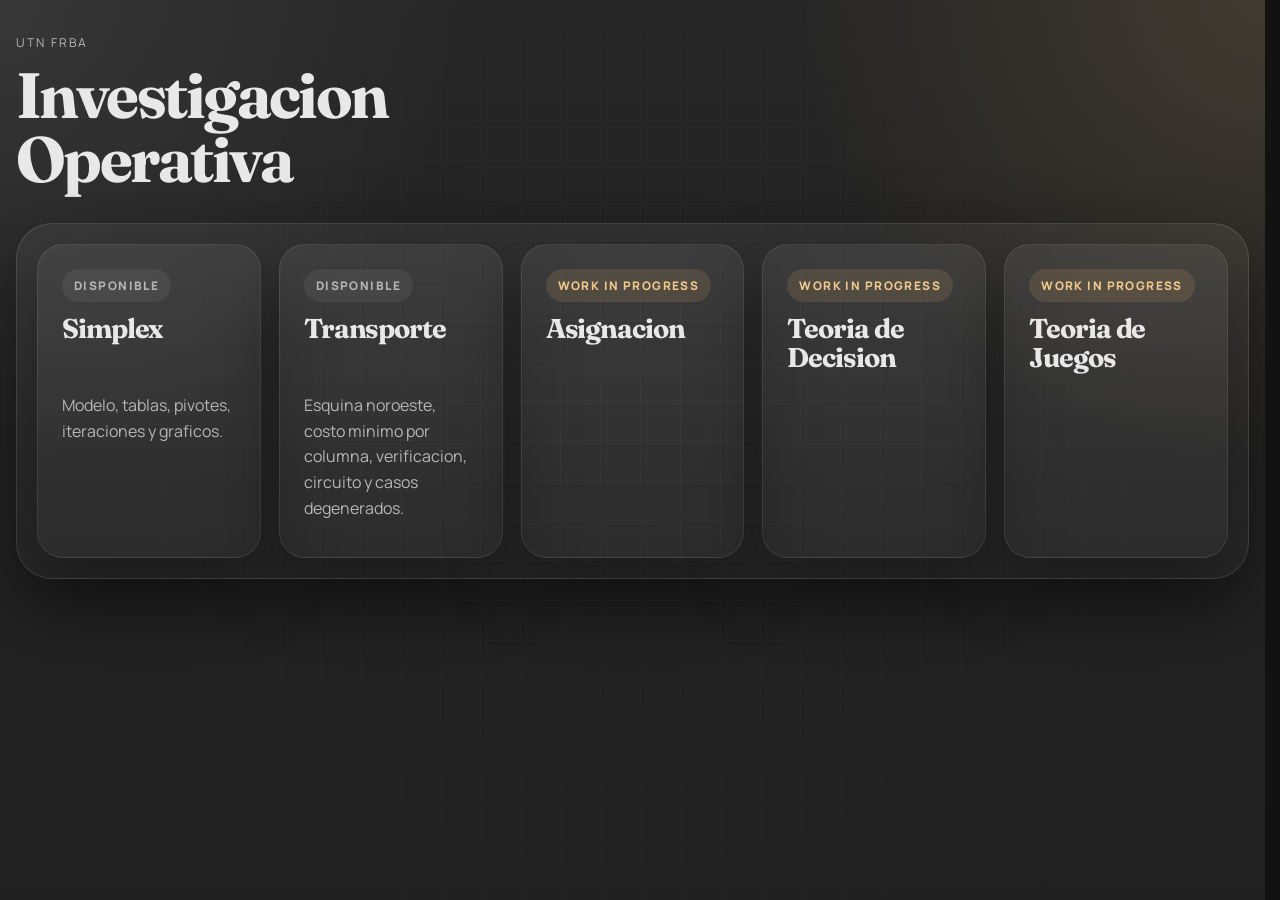
==== commit 1df34080: "Separa el sitio por rutas y actualiza la interfaz" ====
--- a/index.html
+++ b/index.html
@@ -1,15 +1,10 @@
-﻿<!DOCTYPE html>
+<!DOCTYPE html>
 <html lang="es">
 <head>
   <meta charset="UTF-8">
   <meta name="viewport" content="width=device-width, initial-scale=1.0">
   <meta name="theme-color" content="#09110f">
-  <title>Investigación Operativa</title>
-  <script>
-    if ("scrollRestoration" in history) {
-      history.scrollRestoration = "manual";
-    }
-  </script>
+  <title>Investigacion Operativa</title>
   <link rel="preconnect" href="https://fonts.googleapis.com">
   <link rel="preconnect" href="https://fonts.gstatic.com" crossorigin>
   <link href="https://fonts.googleapis.com/css2?family=Fraunces:opsz,wght@9..144,600;9..144,700&family=Manrope:wght@400;500;600;700;800&display=swap" rel="stylesheet">
@@ -21,146 +16,45 @@
       <section class="page-header reveal">
         <div class="page-header-bar">
           <div class="section-heading">
-            <p class="section-kicker">UTN</p>
+            <p class="section-kicker">UTN FRBA</p>
             <h1>Investigacion Operativa</h1>
-          </div>
-          <div class="display-mode-toggle" role="group" aria-label="Formato numerico">
-            <span class="display-mode-label">Formato</span>
-            <div class="display-mode-buttons">
-              <button id="display-decimal" class="display-mode-button" type="button" data-display-mode="decimal" aria-pressed="false">Decimal</button>
-              <button id="display-fraction" class="display-mode-button is-active" type="button" data-display-mode="fraction" aria-pressed="true">Fraccion</button>
-            </div>
           </div>
         </div>
       </section>
 
-      <section class="tab-shell reveal">
-        <div class="tab-strip" role="tablist" aria-label="Metodos de resolucion">
-          <button
-            class="tab-button is-active"
-            type="button"
-            id="tab-simplex"
-            role="tab"
-            aria-selected="true"
-            aria-controls="panel-simplex"
-            data-tab="simplex"
-          >
-            Simplex
-          </button>
-          <button
-            class="tab-button"
-            type="button"
-            id="tab-transport"
-            role="tab"
-            aria-selected="false"
-            aria-controls="panel-transport"
-            data-tab="transport"
-          >
-            Transporte
-          </button>
-        </div>
+      <section class="route-shell reveal">
+        <section class="route-panel">
+          <div class="topic-grid">
+            <a class="topic-link-card" href="./simplex/">
+              <span class="topic-tag">Disponible</span>
+              <h2>Simplex</h2>
+              <p>Modelo, tablas, pivotes, iteraciones y graficos.</p>
+            </a>
 
-        <div id="panel-simplex" class="tab-panel" role="tabpanel" aria-labelledby="tab-simplex">
-          <section class="composer">
-            <form id="simplex-form" class="model-form">
-              <section class="equation-zone">
-                <div class="zone-head compact-zone-head">
-                  <p class="zone-label">Funcion objetivo</p>
-                  <div class="field inline-field objective-mode-field">
-                    <span>Modo</span>
-                    <button id="objective-toggle" class="button secondary objective-toggle" type="button" aria-label="Cambiar entre maximizar y minimizar"></button>
-                  </div>
-                </div>
-                <div id="objective-expression" class="equation-grid"></div>
-              </section>
+            <a class="topic-link-card" href="./transporte/">
+              <span class="topic-tag">Disponible</span>
+              <h2>Transporte</h2>
+              <p>Esquina noroeste, costo minimo por columna, verificacion, circuito y casos degenerados.</p>
+            </a>
 
-              <section class="equation-zone">
-                <div class="zone-head compact-zone-head">
-                  <div class="dimension-bar embedded-dimension-bar" role="group" aria-label="Dimensiones del modelo">
-                    <label class="field inline-count-field">
-                      <span>Variables</span>
-                      <input id="variable-count" class="compact-number-input dimension-input" type="number" min="1" max="10" step="1" value="2" aria-label="Cantidad de variables">
-                      <span class="mini-stepper">
-                        <button class="mini-stepper-button" type="button" data-delta="1" aria-label="Aumentar cantidad de variables" title="Aumentar cantidad de variables">&#9650;</button>
-                        <button class="mini-stepper-button" type="button" data-delta="-1" aria-label="Reducir cantidad de variables" title="Reducir cantidad de variables">&#9660;</button>
-                      </span>
-                    </label>
-                    <label class="field inline-count-field">
-                      <span>Restricciones</span>
-                      <input id="constraint-count" class="compact-number-input dimension-input" type="number" min="1" max="10" step="1" value="4" aria-label="Cantidad de restricciones">
-                      <span class="mini-stepper">
-                        <button class="mini-stepper-button" type="button" data-delta="1" aria-label="Aumentar cantidad de restricciones" title="Aumentar cantidad de restricciones">&#9650;</button>
-                        <button class="mini-stepper-button" type="button" data-delta="-1" aria-label="Reducir cantidad de restricciones" title="Reducir cantidad de restricciones">&#9660;</button>
-                      </span>
-                    </label>
-                  </div>
-                </div>
-                <div id="constraints-list" class="constraint-list"></div>
-              </section>
+            <a class="topic-link-card is-wip" href="./asignacion/">
+              <span class="topic-tag">Work In Progress</span>
+              <h2>Asignacion</h2>
+            </a>
 
-            </form>
-          </section>
+            <a class="topic-link-card is-wip" href="./decision/">
+              <span class="topic-tag">Work In Progress</span>
+              <h2>Teoria de Decision</h2>
+            </a>
 
-          <div id="result-summary" class="result-summary empty-state">
-            Ajusta el modelo para ver automaticamente las tablas, pivotes y la solucion.
+            <a class="topic-link-card is-wip" href="./juegos/">
+              <span class="topic-tag">Work In Progress</span>
+              <h2>Teoria de Juegos</h2>
+            </a>
           </div>
-
-          <section class="results" id="results-section">
-            <div class="section-heading results-heading">
-              <p class="section-kicker">Resultado</p>
-              <h2>Gráficos e Iteraciones</h2>
-            </div>
-
-            <div id="graph-panel" class="graph-panel hidden"></div>
-
-            <div id="iteration-groups" class="iteration-groups"></div>
-          </section>
-        </div>
-
-        <div id="panel-transport" class="tab-panel hidden" role="tabpanel" aria-labelledby="tab-transport">
-          <section class="results transport-panel">
-            <form id="transport-form" class="transport-form">
-              <div class="zone-head transport-toolbar">
-                <div class="dimension-bar transport-dimension-bar" role="group" aria-label="Dimensiones de transporte">
-                  <label class="field inline-count-field">
-                    <span>Ofertas</span>
-                    <input id="transport-origin-count" class="compact-number-input dimension-input" type="number" min="1" max="6" step="1" value="3" aria-label="Cantidad de origenes">
-                    <span class="mini-stepper">
-                      <button class="mini-stepper-button" type="button" data-delta="1" aria-label="Aumentar cantidad de origenes" title="Aumentar cantidad de origenes">&#9650;</button>
-                      <button class="mini-stepper-button" type="button" data-delta="-1" aria-label="Reducir cantidad de origenes" title="Reducir cantidad de origenes">&#9660;</button>
-                    </span>
-                  </label>
-                  <label class="field inline-count-field">
-                    <span>Demandas</span>
-                    <input id="transport-destination-count" class="compact-number-input dimension-input" type="number" min="1" max="6" step="1" value="4" aria-label="Cantidad de destinos">
-                    <span class="mini-stepper">
-                      <button class="mini-stepper-button" type="button" data-delta="1" aria-label="Aumentar cantidad de destinos" title="Aumentar cantidad de destinos">&#9650;</button>
-                      <button class="mini-stepper-button" type="button" data-delta="-1" aria-label="Reducir cantidad de destinos" title="Reducir cantidad de destinos">&#9660;</button>
-                    </span>
-                  </label>
-                </div>
-                <div class="transport-action-row">
-                  <button id="transport-load-simple-button" class="button secondary transport-clear-button" type="button">
-                    Ejercicio simple
-                  </button>
-                  <button id="transport-load-circuit-button" class="button secondary transport-clear-button" type="button">
-                    Ejercicio circuito
-                  </button>
-                  <button id="transport-clear-button" class="button secondary transport-clear-button" type="button">
-                    Limpiar
-                  </button>
-                </div>
-              </div>
-
-              <div id="transport-grid" class="transport-grid"></div>
-            </form>
-            <div id="transport-results" class="transport-results"></div>
-          </section>
-        </div>
+        </section>
       </section>
     </main>
   </div>
-
-  <script src="script.js"></script>
 </body>
 </html>
--- a/styles.css
+++ b/styles.css
@@ -39,6 +39,7 @@
 
 html {
   scroll-behavior: smooth;
+  scrollbar-gutter: stable;
 }
 
 body {
@@ -46,6 +47,7 @@
   position: relative;
   min-height: 100vh;
   overflow-x: clip;
+  overflow-y: auto;
   font-family: "Manrope", sans-serif;
   color: var(--text);
   background:
@@ -204,12 +206,15 @@
 }
 
 .tab-shell,
-.tab-panel {
+.tab-panel,
+.route-shell,
+.route-panel {
   display: grid;
   gap: 22px;
 }
 
-.tab-shell {
+.tab-shell,
+.route-shell {
   padding: 20px;
   border-radius: 36px;
   background: linear-gradient(180deg, rgba(255, 255, 255, 0.06), rgba(255, 255, 255, 0.02));
@@ -217,7 +222,8 @@
   box-shadow: var(--shadow);
 }
 
-.tab-strip {
+.tab-strip,
+.route-strip {
   display: inline-flex;
   align-items: end;
   gap: 14px;
@@ -228,8 +234,12 @@
   overflow-y: hidden;
 }
 
-.tab-button {
+.tab-button,
+.route-link {
   position: relative;
+  display: inline-flex;
+  align-items: center;
+  justify-content: center;
   min-height: 74px;
   min-width: 154px;
   padding: 18px 24px 16px;
@@ -243,19 +253,23 @@
   font-size: 0.96rem;
   font-weight: 800;
   cursor: pointer;
+  text-decoration: none;
   transition: transform 180ms ease, background 180ms ease, border-color 180ms ease, color 180ms ease, box-shadow 180ms ease;
   box-shadow: 0 12px 24px rgba(0, 0, 0, 0.16);
 }
 
 .tab-button:hover,
-.tab-button:focus-visible {
+.tab-button:focus-visible,
+.route-link:hover,
+.route-link:focus-visible {
   outline: none;
   color: var(--text);
   border-color: rgba(232, 232, 232, 0.24);
   transform: translateY(2px);
 }
 
-.tab-button.is-active {
+.tab-button.is-active,
+.route-link.is-active {
   min-height: 38px;
   padding-top: 10px;
   padding-bottom: 10px;
@@ -268,6 +282,81 @@
   box-shadow: 0 18px 34px rgba(0, 0, 0, 0.22);
 }
 
+.topic-grid {
+  display: grid;
+  grid-template-columns: repeat(auto-fit, minmax(220px, 1fr));
+  gap: 18px;
+}
+
+.topic-link-card {
+  display: grid;
+  gap: 12px;
+  grid-template-rows: auto minmax(4.2rem, auto) minmax(6.2rem, 1fr) auto;
+  min-height: 210px;
+  padding: 24px;
+  border-radius: 26px;
+  border: 1px solid var(--panel-border);
+  background: linear-gradient(180deg, rgba(255, 255, 255, 0.06), rgba(255, 255, 255, 0.02));
+  color: var(--text);
+  text-decoration: none;
+  box-shadow: var(--shadow);
+  transition: transform 180ms ease, border-color 180ms ease, background 180ms ease;
+}
+
+.topic-link-card:hover,
+.topic-link-card:focus-visible {
+  outline: none;
+  transform: translateY(-2px);
+  border-color: rgba(232, 232, 232, 0.2);
+}
+
+.topic-link-card h2,
+.topic-link-card h3 {
+  margin: 0;
+  font-family: "Fraunces", serif;
+  font-size: 1.7rem;
+  line-height: 1.05;
+  letter-spacing: -0.04em;
+}
+
+.topic-link-card p {
+  margin: 0;
+  color: var(--muted);
+  line-height: 1.6;
+}
+
+.topic-card-note {
+  align-self: end;
+  width: fit-content;
+  margin-top: 4px;
+  color: var(--accent-strong);
+  font-size: 0.8rem;
+  font-weight: 800;
+  letter-spacing: 0.12em;
+  text-transform: uppercase;
+}
+
+.topic-tag {
+  width: fit-content;
+  padding: 8px 12px;
+  border-radius: 999px;
+  background: rgba(255, 255, 255, 0.06);
+  color: var(--muted);
+  font-size: 0.74rem;
+  font-weight: 800;
+  letter-spacing: 0.12em;
+  text-transform: uppercase;
+}
+
+.topic-link-card.is-wip .topic-tag {
+  background: rgba(226, 179, 107, 0.14);
+  color: #f0c98f;
+}
+
+.topic-link-card.is-wip .topic-card-note {
+  color: #f0c98f;
+}
+
 .composer,
 .results {
   background: var(--panel-strong);
@@ -290,6 +379,11 @@
 .transport-panel {
   display: grid;
   gap: 28px;
+}
+
+.wip-panel {
+  min-height: 280px;
+  align-content: start;
 }
 
 .transport-form,
@@ -547,10 +641,17 @@
 
 .transport-table-caption {
   margin: 0;
-  font-size: 0.82rem;
-  letter-spacing: 0.14em;
-  text-transform: uppercase;
-  color: var(--muted);
+  font-family: "Fraunces", serif;
+  font-size: 1.5rem;
+  font-weight: 700;
+  letter-spacing: -0.04em;
+  line-height: 1.1;
+  color: var(--text);
+  text-transform: none;
+}
+
+.transport-epsilon-symbol {
+  text-transform: none;
 }
 
 .transport-cell-stack {
@@ -585,6 +686,12 @@
 
 .transport-cell-allocation {
   font-size: 1.2rem;
+  font-weight: 800;
+}
+
+.transport-cell-allocation.transport-cell-symbolic,
+.transport-cell-allocation.transport-cell-symbolic.is-zero {
+  color: #8ad8ff;
   font-weight: 800;
 }
 
@@ -694,11 +801,51 @@
 .transport-cycle-arrow {
   background: rgba(255, 255, 255, 0.06);
   color: var(--text);
+  line-height: 1;
 }
 
 .transport-cycle-arrow-start {
   background: rgba(138, 216, 255, 0.32);
   color: #d7f2ff;
+}
+
+.transport-cycle-arrow-icon {
+  display: inline-grid;
+  place-items: center;
+  width: 0.92rem;
+  height: 0.92rem;
+  transform-origin: center;
+}
+
+.transport-cycle-arrow-icon svg {
+  display: block;
+  width: 100%;
+  height: 100%;
+  overflow: visible;
+}
+
+.transport-cycle-arrow-icon path {
+  fill: none;
+  stroke: currentColor;
+  stroke-width: 2.15;
+  stroke-linecap: round;
+  stroke-linejoin: round;
+}
+
+.transport-cycle-arrow-right .transport-cycle-arrow-icon {
+  transform: rotate(0deg);
+}
+
+.transport-cycle-arrow-down .transport-cycle-arrow-icon {
+  transform: rotate(90deg);
+}
+
+.transport-cycle-arrow-left .transport-cycle-arrow-icon {
+  transform: rotate(180deg);
+}
+
+.transport-cycle-arrow-up .transport-cycle-arrow-icon {
+  transform: rotate(-90deg);
 }
 
 .transport-verification-cell.is-basic {
@@ -2260,22 +2407,26 @@
     padding-top: 18px;
   }
 
-  .tab-shell {
+  .tab-shell,
+  .route-shell {
     padding: 14px;
   }
 
-  .tab-strip {
+  .tab-strip,
+  .route-strip {
     gap: 10px;
     padding: 0 8px;
   }
 
-  .tab-button {
+  .tab-button,
+  .route-link {
     min-width: 134px;
     min-height: 68px;
     padding: 16px 18px 14px;
   }
 
-  .tab-button.is-active {
+  .tab-button.is-active,
+  .route-link.is-active {
     min-height: 36px;
     padding-top: 9px;
     padding-bottom: 9px;
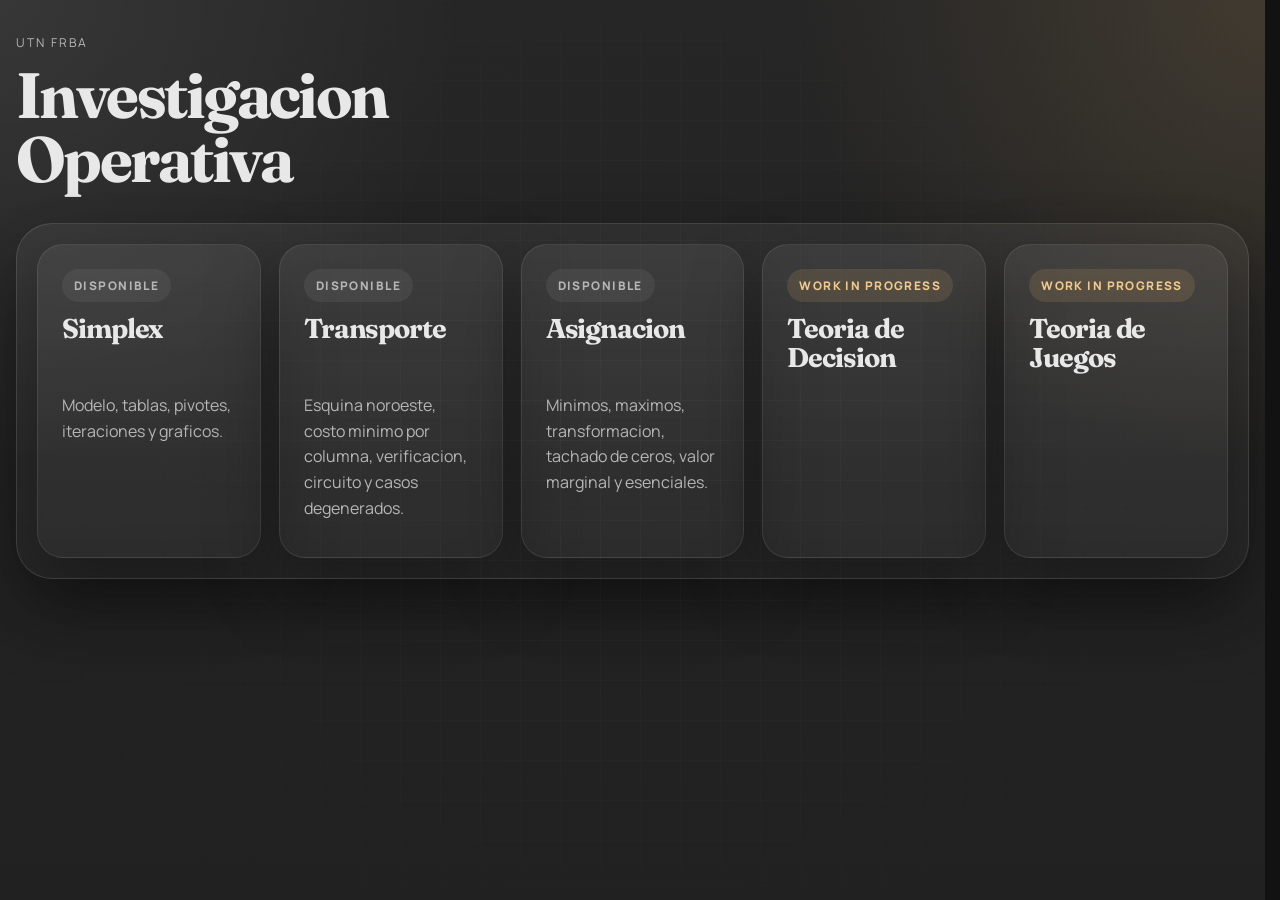
==== commit 2f0a6499: "ejercicios de Asignación disponibles" ====
--- a/index.html
+++ b/index.html
@@ -5,10 +5,11 @@
   <meta name="viewport" content="width=device-width, initial-scale=1.0">
   <meta name="theme-color" content="#09110f">
   <title>Investigacion Operativa</title>
+  <link rel="icon" type="image/x-icon" href="./favicon.ico">
   <link rel="preconnect" href="https://fonts.googleapis.com">
   <link rel="preconnect" href="https://fonts.gstatic.com" crossorigin>
   <link href="https://fonts.googleapis.com/css2?family=Fraunces:opsz,wght@9..144,600;9..144,700&family=Manrope:wght@400;500;600;700;800&display=swap" rel="stylesheet">
-  <link rel="stylesheet" href="styles.css">
+  <link rel="stylesheet" href="styles.css?v=20260510b">
 </head>
 <body>
   <div class="app-shell">
@@ -37,9 +38,10 @@
               <p>Esquina noroeste, costo minimo por columna, verificacion, circuito y casos degenerados.</p>
             </a>
 
-            <a class="topic-link-card is-wip" href="./asignacion/">
-              <span class="topic-tag">Work In Progress</span>
+            <a class="topic-link-card" href="./asignacion/">
+              <span class="topic-tag">Disponible</span>
               <h2>Asignacion</h2>
+              <p>Minimos, maximos, transformacion, tachado de ceros, valor marginal y esenciales.</p>
             </a>
 
             <a class="topic-link-card is-wip" href="./decision/">
--- a/styles.css
+++ b/styles.css
@@ -386,6 +386,238 @@
   align-content: start;
 }
 
+.assignment-panel {
+  gap: 24px;
+}
+
+.assignment-shortcuts {
+  display: flex;
+  flex-wrap: wrap;
+  gap: 12px;
+}
+
+.assignment-shortcut {
+  display: inline-flex;
+  align-items: center;
+  justify-content: center;
+  text-decoration: none;
+  font-weight: 800;
+}
+
+.assignment-grid {
+  display: grid;
+  grid-template-columns: repeat(2, minmax(0, 1fr));
+  gap: 18px;
+}
+
+.assignment-card {
+  display: grid;
+  gap: 18px;
+  padding: 22px;
+  border-radius: 26px;
+  background: var(--surface-soft);
+  border: 1px solid var(--line);
+}
+
+.assignment-card-wide {
+  grid-column: 1 / -1;
+}
+
+.assignment-card-copy,
+.assignment-matrix-group,
+.assignment-matrix-block {
+  display: grid;
+  gap: 10px;
+}
+
+.assignment-card-copy h3,
+.assignment-card-copy p,
+.assignment-matrix-label,
+.assignment-highlight,
+.assignment-alt,
+.assignment-pair-list {
+  margin: 0;
+}
+
+.assignment-card-copy h3 {
+  font-family: "Fraunces", serif;
+  font-size: 1.5rem;
+  letter-spacing: -0.04em;
+}
+
+.assignment-card-copy p,
+.assignment-matrix-label,
+.assignment-highlight,
+.assignment-alt,
+.assignment-pair-list {
+  color: var(--muted);
+  line-height: 1.6;
+}
+
+.assignment-matrix-group {
+  grid-template-columns: 1fr;
+  align-items: start;
+}
+
+.assignment-matrix-label {
+  font-size: 0.9rem;
+  font-weight: 700;
+  letter-spacing: 0.04em;
+  text-transform: uppercase;
+}
+
+.assignment-matrix-wrap {
+  overflow-x: auto;
+  overflow-y: hidden;
+}
+
+.assignment-matrix {
+  width: 100%;
+  min-width: 320px;
+  border-collapse: collapse;
+  border: 1px solid var(--table-border);
+  background: rgba(0, 0, 0, 0.18);
+}
+
+.assignment-matrix th,
+.assignment-matrix td {
+  min-width: 58px;
+  padding: 12px 14px;
+  border: 1px solid var(--table-border);
+  text-align: center;
+  vertical-align: middle;
+}
+
+.assignment-matrix th {
+  background: rgba(255, 255, 255, 0.05);
+  font-weight: 700;
+  color: var(--text);
+}
+
+.assignment-matrix td {
+  position: relative;
+}
+
+.assignment-matrix-value {
+  display: inline-flex;
+  align-items: center;
+  justify-content: center;
+  min-width: 34px;
+  min-height: 34px;
+  padding: 4px 8px;
+  border-radius: 999px;
+  color: var(--text);
+}
+
+.assignment-matrix-value.is-circled {
+  border: 2px solid rgba(226, 179, 107, 0.82);
+  color: #f6d9ab;
+}
+
+.assignment-matrix-value.is-essential {
+  border: 2px solid rgba(160, 230, 174, 0.9);
+  background: rgba(160, 230, 174, 0.12);
+  color: #dcf7e0;
+}
+
+.assignment-matrix-value.is-crossed-zero {
+  position: relative;
+  color: #ff8f84;
+}
+
+.assignment-matrix-value.is-crossed-zero::before,
+.assignment-matrix-value.is-crossed-zero::after {
+  content: "";
+  position: absolute;
+  top: 50%;
+  left: 50%;
+  width: 30px;
+  border-top: 2px solid rgba(255, 143, 132, 0.92);
+  transform-origin: center;
+  pointer-events: none;
+}
+
+.assignment-matrix-value.is-crossed-zero::before {
+  transform: translate(-50%, -50%) rotate(45deg);
+}
+
+.assignment-matrix-value.is-crossed-zero::after {
+  transform: translate(-50%, -50%) rotate(-45deg);
+}
+
+.assignment-matrix td.is-zero {
+  background: rgba(226, 179, 107, 0.14);
+}
+
+.assignment-matrix td.is-zero .assignment-matrix-value {
+  color: #f0c98f;
+}
+
+.assignment-matrix td.is-covered-cell {
+  background: rgba(255, 143, 132, 0.14);
+}
+
+.assignment-matrix td.is-covered-cell .assignment-matrix-value {
+  color: #ff8f84;
+}
+
+.assignment-matrix td.is-row-crossed::after {
+  content: "";
+  position: absolute;
+  left: 0;
+  right: 0;
+  top: 50%;
+  border-top: 2px solid rgba(255, 143, 132, 0.72);
+  pointer-events: none;
+}
+
+.assignment-matrix td.is-column-crossed::before {
+  content: "";
+  position: absolute;
+  top: 0;
+  bottom: 0;
+  left: 50%;
+  border-left: 2px solid rgba(255, 143, 132, 0.72);
+  pointer-events: none;
+}
+
+.assignment-matrix td.is-submatrix-uncovered {
+  background: rgba(160, 230, 174, 0.1);
+}
+
+.assignment-matrix td.is-submatrix-green {
+  background: rgba(160, 230, 174, 0.1);
+}
+
+.assignment-matrix td.is-covered-cell.is-submatrix-green {
+  background: rgba(255, 143, 132, 0.14);
+}
+
+.assignment-matrix td.is-submatrix-row-only {
+  background: rgba(255, 143, 132, 0.1);
+}
+
+.assignment-matrix td.is-submatrix-column-only {
+  background: rgba(138, 216, 255, 0.1);
+}
+
+.assignment-matrix td.is-submatrix-intersection {
+  background: rgba(200, 180, 255, 0.1);
+}
+
+.assignment-pair-list {
+  padding-left: 18px;
+}
+
+.assignment-highlight {
+  padding: 14px 16px;
+  border-radius: 18px;
+  background: rgba(226, 179, 107, 0.12);
+  border: 1px solid rgba(226, 179, 107, 0.24);
+  color: var(--text);
+  font-weight: 700;
+}
+
 .transport-form,
 .transport-results {
   display: grid;
@@ -415,9 +647,167 @@
   gap: 10px;
 }
 
+.assignment-toolbar {
+  display: block;
+  overflow: visible;
+}
+
+.assignment-toolbar-stack {
+  display: flex;
+  flex-wrap: nowrap;
+  align-items: end;
+  justify-content: space-between;
+  gap: 12px 18px;
+}
+
+.assignment-toolbar-row {
+  display: contents;
+}
+
+.assignment-toolbar-row-primary {
+  display: contents;
+}
+
+.assignment-toolbar-row-secondary {
+  display: contents;
+}
+
+.assignment-toolbar .transport-dimension-bar {
+  width: fit-content;
+  flex-wrap: nowrap;
+  overflow: visible;
+}
+
+.assignment-toolbar .transport-action-row {
+  width: auto;
+  justify-content: flex-start;
+  align-items: end;
+  flex-wrap: nowrap;
+}
+
+.assignment-toolbar .assignment-examples-toggle {
+  flex: 0 1 auto;
+  min-width: auto;
+}
+
+.assignment-toolbar .assignment-examples-toggle .display-mode-buttons,
+.assignment-toolbar .assignment-example-buttons {
+  width: auto;
+  max-width: none;
+}
+
+.assignment-toolbar .assignment-example-buttons {
+  display: inline-flex;
+  flex-wrap: nowrap;
+}
+
+.assignment-toolbar .assignment-clear-button {
+  flex: 0 0 auto;
+}
+
+.assignment-mode-toggle {
+  justify-items: start;
+}
+
+.assignment-examples-toggle {
+  justify-items: start;
+}
+
+.assignment-mode-toggle .display-mode-buttons {
+  width: fit-content;
+}
+
+.assignment-examples-toggle .display-mode-buttons {
+  width: fit-content;
+}
+
+.assignment-example-buttons {
+  gap: 6px;
+}
+
+.assignment-example-button {
+  min-height: 40px;
+  padding-inline: 16px;
+  white-space: nowrap;
+}
+
+.assignment-clear-button {
+  align-self: end;
+  min-width: 108px;
+  padding-inline: 18px;
+}
+
 .transport-grid {
   display: grid;
   gap: 18px;
+}
+
+.assignment-inline-calcs {
+  display: grid;
+  gap: 8px;
+  padding: 0 4px;
+}
+
+.assignment-iteration-stack {
+  display: grid;
+  gap: 0;
+}
+
+.assignment-iteration-step {
+  display: grid;
+  gap: 16px;
+}
+
+.assignment-iteration-step:not(:last-child) {
+  padding-bottom: 22px;
+  margin-bottom: 22px;
+}
+
+.assignment-message-card {
+  padding: 14px 16px;
+  border-radius: 18px;
+  border: 1px solid var(--line);
+  line-height: 1.6;
+}
+
+.assignment-message-card-with-icon {
+  display: flex;
+  align-items: center;
+  gap: 10px;
+}
+
+.assignment-inline-info-icon {
+  flex: 0 0 auto;
+  display: inline-flex;
+  align-items: center;
+  justify-content: center;
+  width: 24px;
+  height: 24px;
+  border: 1px solid rgba(226, 179, 107, 0.32);
+  border-radius: 999px;
+  background: rgba(226, 179, 107, 0.14);
+  color: var(--warning);
+  font-size: 0.82rem;
+  font-weight: 800;
+  line-height: 1;
+}
+
+.assignment-message-card.is-success {
+  background: rgba(160, 230, 174, 0.12);
+  border-color: rgba(160, 230, 174, 0.28);
+  color: #dcf7e0;
+}
+
+.assignment-message-card.is-danger {
+  background: rgba(255, 143, 132, 0.12);
+  border-color: rgba(255, 143, 132, 0.28);
+  color: #ffb1aa;
+}
+
+.assignment-message-card.is-warning {
+  background: rgba(226, 179, 107, 0.12);
+  border-color: rgba(226, 179, 107, 0.28);
+  color: #f6d9ab;
 }
 
 .transport-input-wrap,
@@ -545,6 +935,78 @@
   width: 100%;
 }
 
+.assignment-dimension-cell {
+  position: relative;
+}
+
+.transport-input-table .transport-row-label.assignment-dimension-cell-row {
+  min-width: 64px;
+  width: 64px;
+}
+
+.assignment-dimension-hover-controls {
+  position: absolute;
+  inset: 0;
+  display: grid;
+  grid-template-rows: repeat(2, 1fr);
+  gap: 0;
+  opacity: 0;
+  pointer-events: none;
+  transform: scale(0.96);
+  transform-origin: center;
+  transition: opacity 160ms ease, transform 160ms ease;
+  border-radius: inherit;
+  overflow: hidden;
+}
+
+.assignment-dimension-cell:hover .assignment-dimension-hover-controls,
+.assignment-dimension-cell:focus-within .assignment-dimension-hover-controls {
+  opacity: 1;
+  pointer-events: auto;
+  transform: scale(1);
+}
+
+.assignment-dimension-cell-column .assignment-dimension-hover-controls {
+  grid-template-columns: repeat(2, 1fr);
+  grid-template-rows: 1fr;
+}
+
+.assignment-dimension-hover-button {
+  display: grid;
+  place-items: center;
+  width: 100%;
+  height: 100%;
+  padding: 0;
+  border: none;
+  border-radius: 0;
+  background: rgba(33, 33, 33, 0.92);
+  color: var(--text);
+  font-size: 0.92rem;
+  font-weight: 800;
+  line-height: 1;
+  cursor: pointer;
+}
+
+.assignment-dimension-hover-button + .assignment-dimension-hover-button {
+  border-top: 1px solid var(--line);
+}
+
+.assignment-dimension-cell-column .assignment-dimension-hover-button + .assignment-dimension-hover-button {
+  border-top: none;
+  border-left: 1px solid var(--line);
+}
+
+.assignment-dimension-hover-button:hover,
+.assignment-dimension-hover-button:focus-visible {
+  outline: none;
+  background: rgba(255, 255, 255, 0.14);
+}
+
+.assignment-dimension-hover-button:disabled {
+  opacity: 0.34;
+  cursor: not-allowed;
+}
+
 .transport-input-table .transport-row-label,
 .transport-input-table .transport-total-label {
   min-width: 52px;
@@ -637,6 +1099,12 @@
 .transport-step-list {
   display: grid;
   gap: 8px;
+}
+
+.assignment-table-caption-row {
+  display: inline-flex;
+  align-items: center;
+  gap: 10px;
 }
 
 .transport-table-caption {
@@ -648,6 +1116,61 @@
   line-height: 1.1;
   color: var(--text);
   text-transform: none;
+}
+
+.assignment-table-info {
+  position: relative;
+  display: inline-flex;
+  align-items: center;
+  justify-content: center;
+  width: 28px;
+  height: 28px;
+  padding: 0;
+  border: 1px solid rgba(226, 179, 107, 0.32);
+  border-radius: 999px;
+  background: rgba(226, 179, 107, 0.14);
+  color: var(--warning);
+  font-size: 0.92rem;
+  font-weight: 800;
+  line-height: 1;
+  cursor: help;
+}
+
+.assignment-table-info::after {
+  content: attr(data-tooltip);
+  position: absolute;
+  left: 50%;
+  top: calc(100% + 10px);
+  width: min(280px, 70vw);
+  padding: 10px 12px;
+  border: 1px solid var(--line);
+  border-radius: 14px;
+  background: rgba(33, 33, 33, 0.98);
+  color: var(--text);
+  font-size: 0.82rem;
+  font-weight: 600;
+  line-height: 1.45;
+  text-align: left;
+  box-shadow: 0 14px 28px rgba(0, 0, 0, 0.26);
+  opacity: 0;
+  pointer-events: none;
+  transform: translate(-50%, -6px);
+  transition: opacity 160ms ease, transform 160ms ease;
+  z-index: 3;
+}
+
+.assignment-table-info:hover,
+.assignment-table-info:focus-visible {
+  outline: none;
+  color: #f6d9ab;
+  border-color: rgba(226, 179, 107, 0.46);
+  background: rgba(226, 179, 107, 0.22);
+}
+
+.assignment-table-info:hover::after,
+.assignment-table-info:focus-visible::after {
+  opacity: 1;
+  transform: translate(-50%, 0);
 }
 
 .transport-epsilon-symbol {
@@ -1063,6 +1586,11 @@
 }
 
 @media (max-width: 980px) {
+  .assignment-grid,
+  .assignment-matrix-group {
+    grid-template-columns: 1fr;
+  }
+
   .transport-circuit-support {
     grid-template-columns: 1fr;
   }
@@ -1369,6 +1897,17 @@
   align-items: center;
   gap: 8px;
   min-width: auto;
+}
+
+.assignment-count-field {
+  display: grid;
+  grid-template-columns: auto auto;
+  gap: 6px 8px;
+  align-items: center;
+}
+
+.assignment-count-field > span:first-child {
+  grid-column: 1 / -1;
 }
 
 .compact-number-input {
@@ -2399,6 +2938,79 @@
   .results {
     order: 2;
   }
+
+  .route-strip {
+    display: grid;
+    grid-template-columns: repeat(6, minmax(0, 1fr));
+    align-items: end;
+    width: 100%;
+    padding: 0;
+    gap: 12px;
+    overflow: visible;
+  }
+
+  .route-link {
+    min-width: 0;
+    min-height: 66px;
+    padding: 16px 12px 14px;
+    font-size: 0.88rem;
+    line-height: 1.25;
+    text-align: center;
+    white-space: normal;
+    overflow-wrap: anywhere;
+  }
+
+  .route-link.is-active {
+    min-height: 38px;
+    padding-top: 10px;
+    padding-bottom: 10px;
+  }
+
+  .transport-toolbar {
+    flex-wrap: wrap;
+    align-items: stretch;
+    overflow-x: visible;
+  }
+
+  .transport-dimension-bar {
+    width: 100%;
+    flex-wrap: wrap;
+    overflow-x: visible;
+  }
+
+  .assignment-toolbar {
+    flex-wrap: nowrap;
+    align-items: end;
+  }
+
+  .assignment-toolbar-stack {
+    flex-wrap: nowrap;
+    align-items: end;
+  }
+
+  .assignment-toolbar .assignment-mode-toggle,
+  .assignment-toolbar .transport-action-row,
+  .assignment-toolbar .assignment-examples-toggle,
+  .assignment-toolbar .assignment-examples-toggle .display-mode-buttons,
+  .assignment-toolbar .assignment-example-buttons {
+    width: auto;
+    max-width: none;
+  }
+
+  .assignment-toolbar .transport-action-row,
+  .assignment-toolbar .assignment-example-buttons {
+    flex-wrap: nowrap;
+  }
+
+  .assignment-example-button {
+    flex: 0 1 auto;
+  }
+
+  .assignment-toolbar .assignment-clear-button {
+    min-width: 108px;
+    min-height: 52px;
+    align-self: end;
+  }
 }
 
 @media (max-width: 780px) {
@@ -2416,6 +3028,12 @@
   .route-strip {
     gap: 10px;
     padding: 0 8px;
+  }
+
+  .route-strip {
+    grid-template-columns: repeat(3, minmax(0, 1fr));
+    padding: 0;
+    overflow: visible;
   }
 
   .tab-button,
@@ -2425,6 +3043,13 @@
     padding: 16px 18px 14px;
   }
 
+  .route-link {
+    min-width: 0;
+    max-width: none;
+    padding-inline: 12px;
+    font-size: 0.84rem;
+  }
+
   .tab-button.is-active,
   .route-link.is-active {
     min-height: 36px;
@@ -2478,6 +3103,30 @@
     align-items: start;
   }
 
+  .assignment-toolbar-stack {
+    flex-wrap: wrap;
+    gap: 10px;
+  }
+
+  .assignment-toolbar .transport-action-row,
+  .assignment-toolbar .assignment-example-buttons {
+    flex-wrap: wrap;
+  }
+
+  .assignment-toolbar .assignment-examples-toggle,
+  .assignment-toolbar .assignment-examples-toggle .display-mode-buttons,
+  .assignment-toolbar .assignment-example-buttons,
+  .assignment-example-button,
+  .assignment-clear-button {
+    width: 100%;
+    max-width: 100%;
+  }
+
+  .assignment-example-button,
+  .assignment-clear-button {
+    flex-basis: 100%;
+  }
+
   .transport-table {
     min-width: 620px;
   }
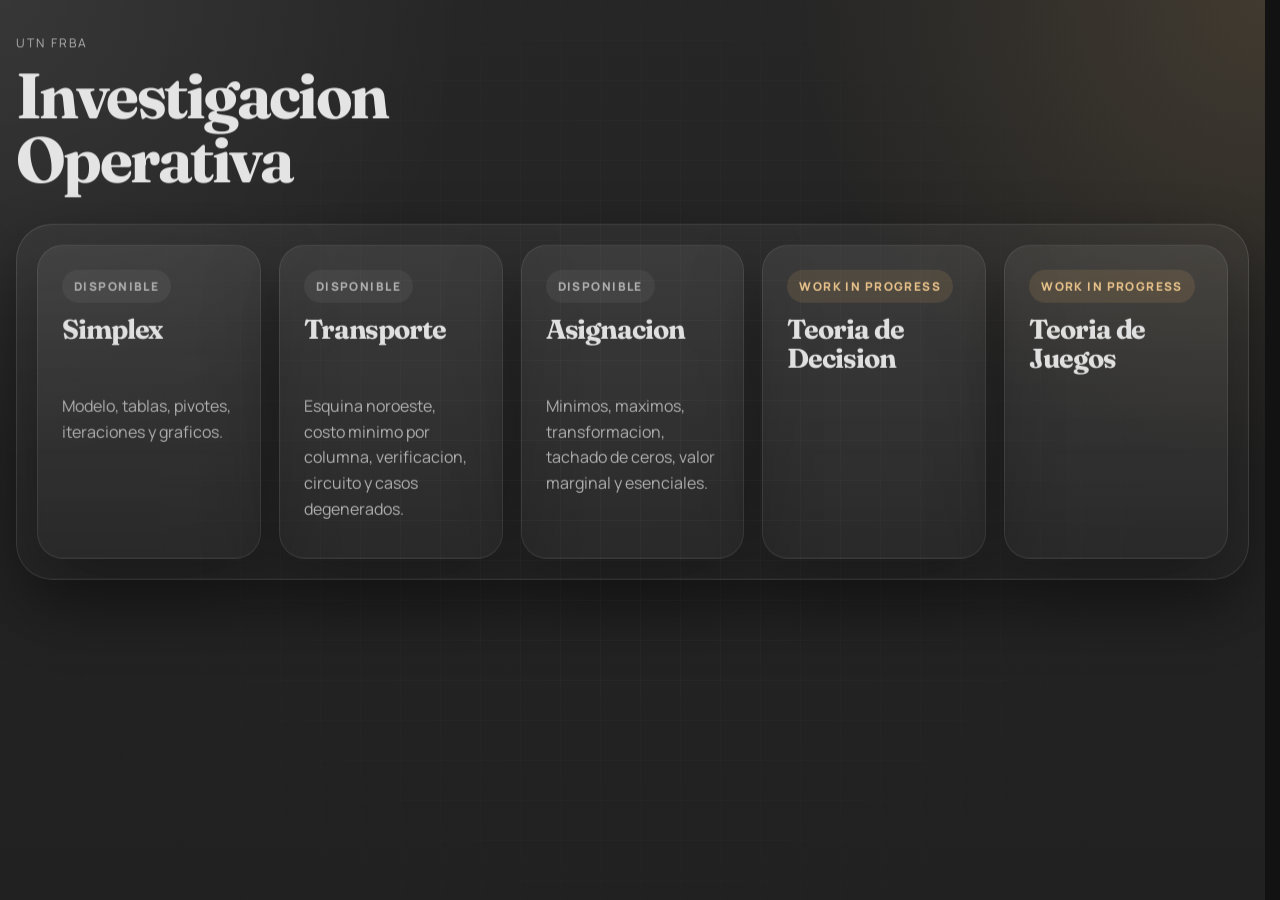
==== commit 298030eb: "divido el script" ====
--- a/index.html
+++ b/index.html
@@ -3,60 +3,11 @@
 <head>
   <meta charset="UTF-8">
   <meta name="viewport" content="width=device-width, initial-scale=1.0">
-  <meta name="theme-color" content="#09110f">
+  <meta http-equiv="refresh" content="0; url=./home/">
   <title>Investigacion Operativa</title>
-  <link rel="icon" type="image/x-icon" href="./favicon.ico">
-  <link rel="preconnect" href="https://fonts.googleapis.com">
-  <link rel="preconnect" href="https://fonts.gstatic.com" crossorigin>
-  <link href="https://fonts.googleapis.com/css2?family=Fraunces:opsz,wght@9..144,600;9..144,700&family=Manrope:wght@400;500;600;700;800&display=swap" rel="stylesheet">
-  <link rel="stylesheet" href="styles.css?v=20260510b">
+  <link rel="canonical" href="./home/">
 </head>
 <body>
-  <div class="app-shell">
-    <main class="workspace">
-      <section class="page-header reveal">
-        <div class="page-header-bar">
-          <div class="section-heading">
-            <p class="section-kicker">UTN FRBA</p>
-            <h1>Investigacion Operativa</h1>
-          </div>
-        </div>
-      </section>
-
-      <section class="route-shell reveal">
-        <section class="route-panel">
-          <div class="topic-grid">
-            <a class="topic-link-card" href="./simplex/">
-              <span class="topic-tag">Disponible</span>
-              <h2>Simplex</h2>
-              <p>Modelo, tablas, pivotes, iteraciones y graficos.</p>
-            </a>
-
-            <a class="topic-link-card" href="./transporte/">
-              <span class="topic-tag">Disponible</span>
-              <h2>Transporte</h2>
-              <p>Esquina noroeste, costo minimo por columna, verificacion, circuito y casos degenerados.</p>
-            </a>
-
-            <a class="topic-link-card" href="./asignacion/">
-              <span class="topic-tag">Disponible</span>
-              <h2>Asignacion</h2>
-              <p>Minimos, maximos, transformacion, tachado de ceros, valor marginal y esenciales.</p>
-            </a>
-
-            <a class="topic-link-card is-wip" href="./decision/">
-              <span class="topic-tag">Work In Progress</span>
-              <h2>Teoria de Decision</h2>
-            </a>
-
-            <a class="topic-link-card is-wip" href="./juegos/">
-              <span class="topic-tag">Work In Progress</span>
-              <h2>Teoria de Juegos</h2>
-            </a>
-          </div>
-        </section>
-      </section>
-    </main>
-  </div>
+  <p>Redirigiendo a <a href="./home/">Inicio</a>.</p>
 </body>
 </html>
